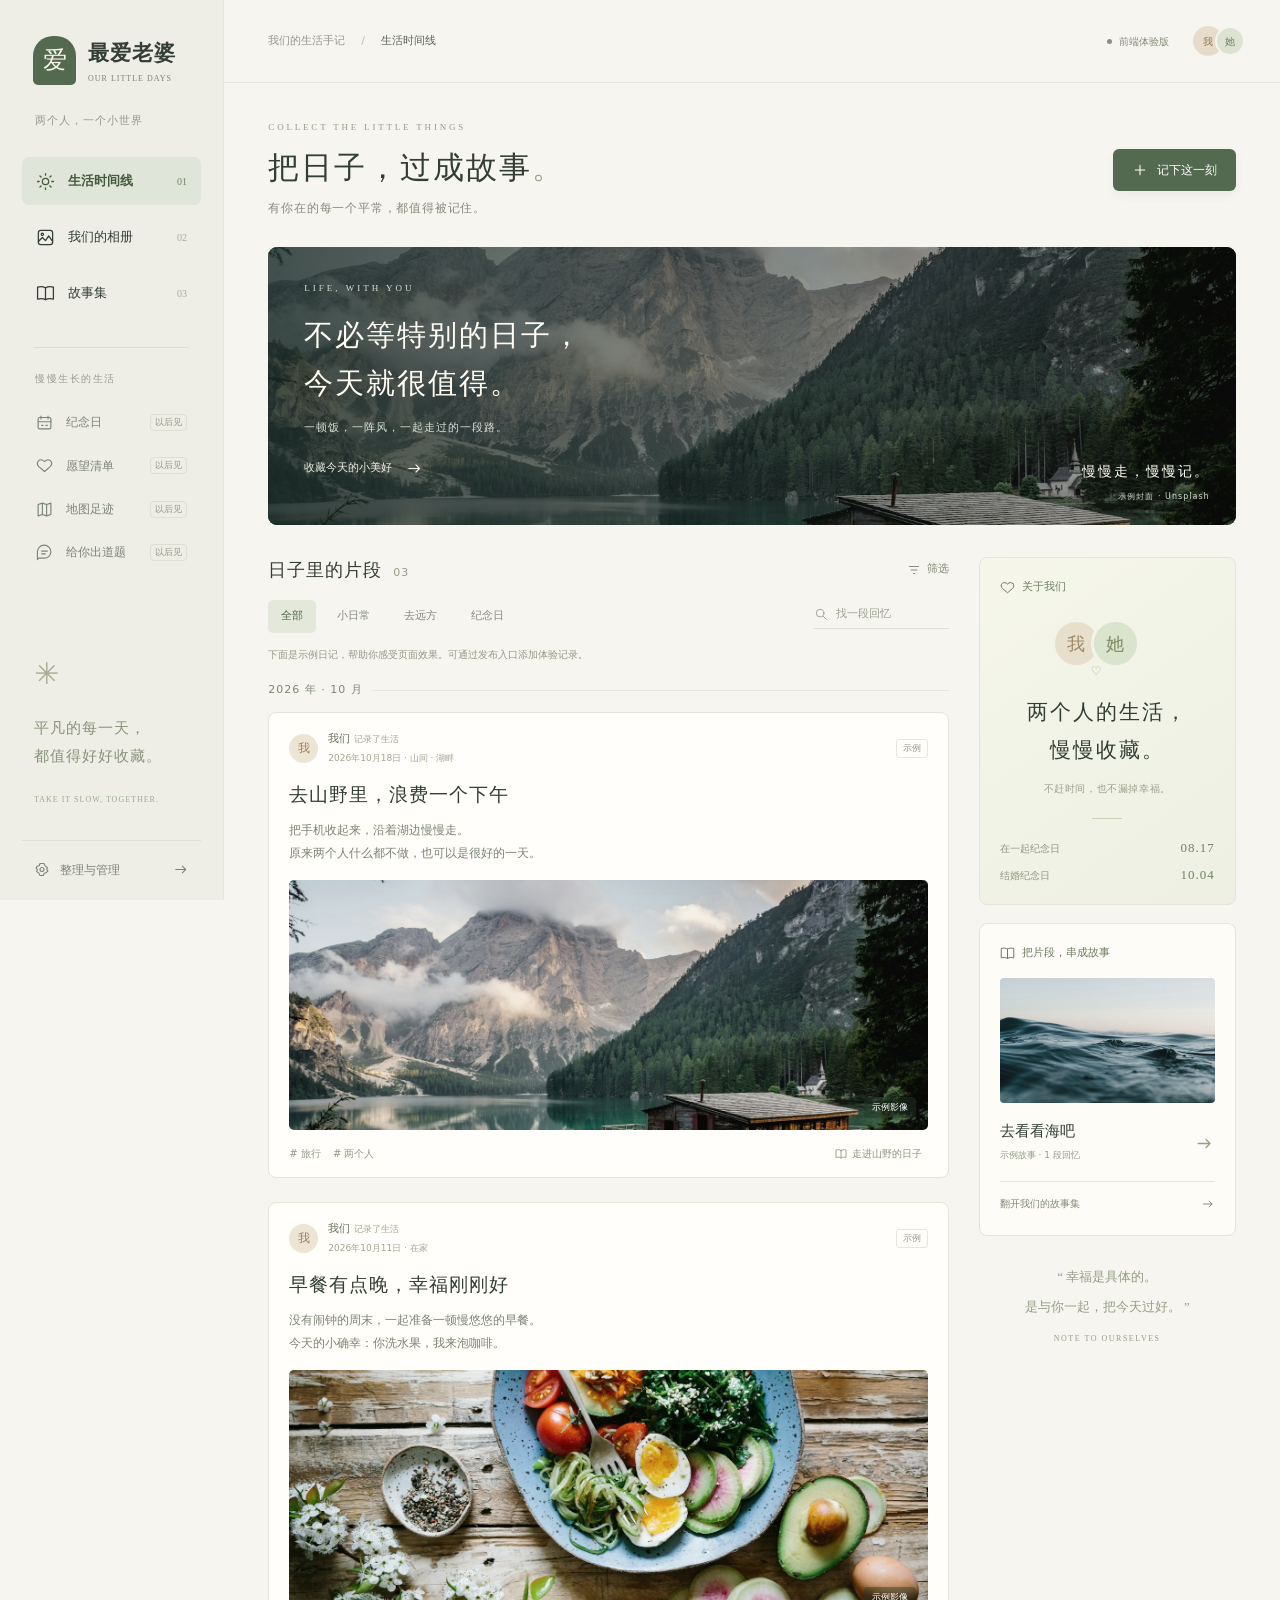
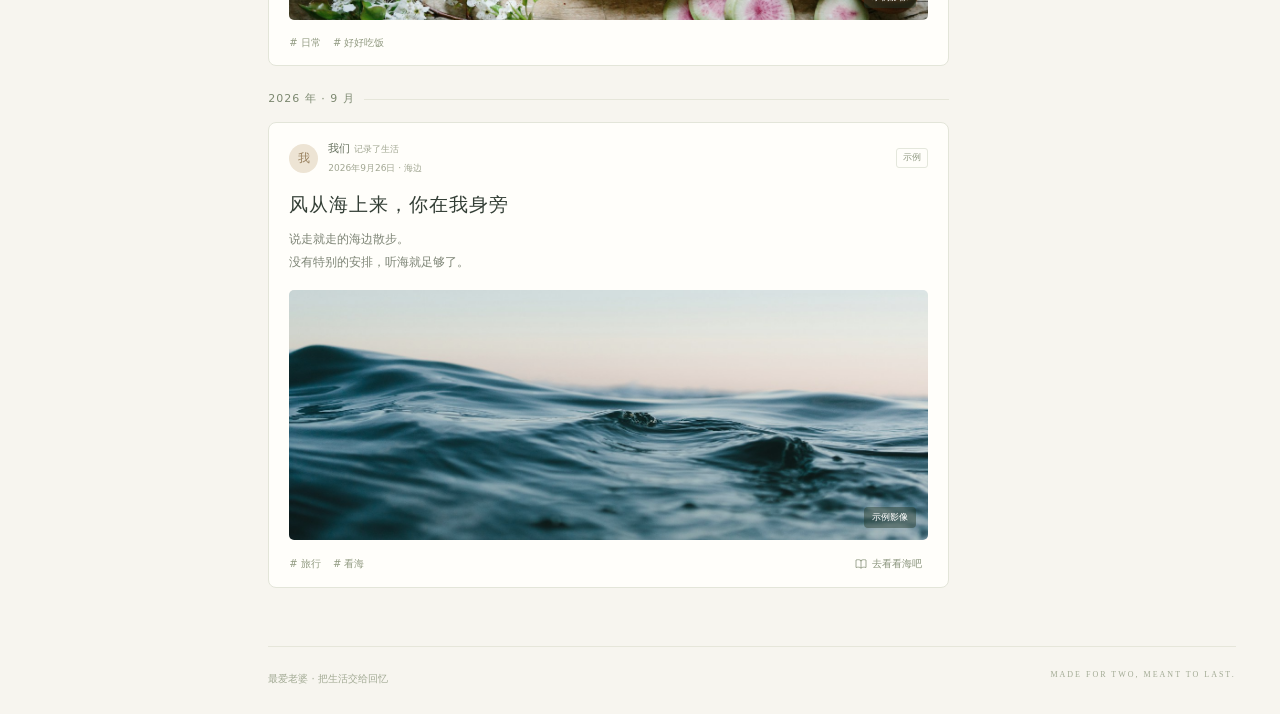
==== couple-journal/index.html @ 4cac67c6 "Initial commit: couple journal frontend and requirements" ====
<!doctype html>
<html lang="zh-CN">
<head><meta charset="utf-8"><meta name="viewport" content="width=device-width,initial-scale=1"><meta name="theme-color" content="#f7f5ef"><title>最爱老婆 · 我们的生活手记</title><link rel="stylesheet" href="styles.css"></head>
<body>
<aside class="sidebar">
  <a class="brand" href="#timeline"><span class="brand-mark">爱</span><span>最爱老婆<small>OUR LITTLE DAYS</small></span></a>
  <div class="home-label">两个人，一个小世界</div>
  <nav aria-label="主导航">
    <button data-view="timeline"><i data-icon="sun"></i>生活时间线<span>01</span></button>
    <button data-view="album"><i data-icon="image"></i>我们的相册<span>02</span></button>
    <button data-view="stories"><i data-icon="book"></i>故事集<span>03</span></button>
  </nav>
  <div class="nav-separator"></div><p class="nav-label">慢慢生长的生活</p>
  <button class="future" data-future="纪念日提醒"><i data-icon="calendar"></i>纪念日<span>以后见</span></button>
  <button class="future" data-future="愿望清单"><i data-icon="heart"></i>愿望清单<span>以后见</span></button>
  <button class="future" data-future="地图足迹"><i data-icon="map"></i>地图足迹<span>以后见</span></button>
  <button class="future" data-future="互相出题"><i data-icon="message"></i>给你出道题<span>以后见</span></button>
  <div class="side-note"><span>✳</span><p>平凡的每一天，<br>都值得好好收藏。</p><small>TAKE IT SLOW, TOGETHER.</small></div>
  <button class="manage-link" data-view="manage"><i data-icon="settings"></i>整理与管理<i data-icon="arrow"></i></button>
</aside>
<div class="app-shell">
  <header class="topbar"><div class="breadcrumb">我们的生活手记<span>/</span><b id="crumb">生活时间线</b></div><a href="#timeline" class="mobile-brand">最爱老婆</a><div class="top-actions"><span class="preview-label"><span></span>前端体验版</span><button class="avatar" aria-label="查看当前体验说明" id="profile">我<span>她</span></button></div></header>
  <main id="main">
    <section class="intro"><div><div class="eyebrow">COLLECT THE LITTLE THINGS</div><h1 id="pageTitle">把日子，过成故事<span>。</span></h1><p id="pageSubtitle">有你在的每一个平常，都值得被记住。</p></div><button class="button primary" id="compose"><i data-icon="plus"></i>记下这一刻</button></section>
    <section id="timelineView" class="view">
      <div class="hero"><img src="assets/mountain.jpg" alt="山间湖畔的宁静风景，示例封面"><div class="hero-shade"></div><div class="hero-content"><span class="hero-kicker">LIFE, WITH YOU</span><h2>不必等特别的日子，<br>今天就很值得。</h2><p>一顿饭，一阵风，一起走过的一段路。</p><button id="heroCompose">收藏今天的小美好 <i data-icon="arrow"></i></button></div><div class="hero-caption">慢慢走，慢慢记。<span>示例封面 · Unsplash</span></div></div>
      <div class="content-layout"><section class="feed-column"><div class="section-heading"><h2>日子里的片段<span id="recordCount"></span></h2><button class="text-button" id="filterToggle"><i data-icon="filter"></i>筛选</button></div>
        <div class="feed-controls"><div class="chips" id="tagFilters"><button class="chip active" data-tag="all">全部</button><button class="chip" data-tag="日常">小日常</button><button class="chip" data-tag="旅行">去远方</button><button class="chip" data-tag="纪念日">纪念日</button></div><label class="search"><i data-icon="search"></i><input id="search" placeholder="找一段回忆" aria-label="搜索记录和文件名"></label></div>
        <div class="extra-filters" id="extraFilters" hidden><label>年份<select id="yearFilter"><option value="all">全部年份</option></select></label><label>月份<select id="monthFilter"><option value="all">全部月份</option></select></label><label>故事<select id="storyFilter"><option value="all">全部故事</option></select></label><label>素材<select id="typeFilter"><option value="all">全部类型</option><option value="image">照片</option><option value="video">视频</option><option value="audio">音频</option><option value="text">纯文字</option></select></label></div>
        <div class="demo-note" id="demoNote">下面是示例日记，帮助你感受页面效果。可通过发布入口添加体验记录。</div><div id="feed"></div>
      </section><aside class="right-column"><div class="small-card together"><div class="mini-heading"><i data-icon="heart"></i>关于我们</div><div class="interlock"><span>我</span><span>她</span><i>♡</i></div><h3>两个人的生活，<br>慢慢收藏。</h3><p>不赶时间，也不漏掉幸福。</p><div class="tiny-line"></div><div class="couple-date"><span>在一起纪念日</span><b>08.17</b></div><div class="couple-date"><span>结婚纪念日</span><b>10.04</b></div></div>
      <div class="small-card story-pick"><div class="mini-heading"><i data-icon="book"></i>把片段，串成故事</div><button id="storyFeature" class="feature-story"><img src="assets/sea.jpg" alt="海边风景示例"><span><b>去看看海吧</b><small>示例故事 · 1 段回忆</small></span><i data-icon="arrow"></i></button><button class="text-button all-stories" data-view="stories">翻开我们的故事集 <i data-icon="arrow"></i></button></div>
      <div class="margin-quote">“ 幸福是具体的。<br>是与你一起，把今天过好。 ”<span>NOTE TO OURSELVES</span></div></aside></div>
    </section>
    <section id="albumView" class="view" hidden><div class="section-heading"><h2>每一帧，都有回声</h2><span class="muted">照片与视频 · 按发生日期排列</span></div><div class="album-grid" id="albumGrid"></div></section>
    <section id="storiesView" class="view" hidden><div class="section-heading"><h2>一起走过的章节</h2><button class="button secondary" id="newStory"><i data-icon="plus"></i>新建故事</button></div><div class="stories-grid" id="storiesGrid"></div></section>
    <section id="manageView" class="view" hidden><div class="manage-tabs"><button class="chip active" data-manage="drafts">草稿箱</button><button class="chip" data-manage="trash">回收站</button><button class="chip" data-manage="backup">备份与恢复</button></div><div id="manageContent"></div></section>
    <footer class="footer"><span>最爱老婆 · 把生活交给回忆</span><span>MADE FOR TWO, MEANT TO LAST.</span></footer>
  </main>
</div>
<nav class="mobile-nav" aria-label="手机导航"><button data-view="timeline"><i data-icon="sun"></i>时间线</button><button data-view="album"><i data-icon="image"></i>相册</button><button id="mobileCompose" aria-label="发布记录" class="mobile-add"><i data-icon="plus"></i></button><button data-view="stories"><i data-icon="book"></i>故事</button><button data-view="manage"><i data-icon="settings"></i>管理</button></nav>
<dialog id="editor" class="editor-dialog"><form id="entryForm"><div class="dialog-heading"><div><small>A LITTLE MOMENT</small><h2 id="editorTitle">记下这一刻</h2></div><button type="button" class="icon-button" data-close="editor" aria-label="保存草稿并关闭"><i data-icon="close"></i></button></div><input id="entryTitle" class="title-input" placeholder="给这一刻起个名字（选填）" maxlength="100" aria-label="记录标题"><textarea id="entryBody" placeholder="今天，有什么想和未来的我们分享？" aria-label="记录正文"></textarea><div class="attachment-previews" id="attachmentPreviews"></div><label class="upload-zone" id="uploadZone"><i data-icon="plus"></i><b>添加照片、视频或声音</b><span>支持多选，也可以拖入文件</span><input id="fileInput" type="file" multiple hidden></label><div class="field-grid"><label>发生日期<input id="entryDate" type="date" required></label><label>在哪里<input id="entryPlace" placeholder="例如：家里、海边"></label><label>标签<input id="entryTags" placeholder="多个标签用逗号分隔"></label><label>收进故事<select id="entryStory"></select></label></div><p class="editor-hint">体验版：文字和附件仅保存在此浏览器，换设备不会同步；Live Photo 完整导入待后续接入。请勿用于正式保存。</p><div class="dialog-footer"><span id="draftStatus">文字编辑会自动存为草稿</span><button type="button" class="button secondary" id="saveDraft">存草稿</button><button type="submit" class="button primary">保存这段生活 <i data-icon="arrow"></i></button></div></form></dialog>
<dialog id="detail" class="detail-dialog"><div class="detail-top"><span class="eyebrow">A PAGE OF OUR LIFE</span><button class="icon-button" data-close="detail" aria-label="关闭详情"><i data-icon="close"></i></button></div><div id="detailContent"></div></dialog>
<dialog id="storyDialog" class="story-dialog"><form id="storyForm"><div class="dialog-heading"><h2>开启一个新故事</h2><button type="button" class="icon-button" data-close="storyDialog" aria-label="关闭"><i data-icon="close"></i></button></div><label>故事名称<input id="storyName" required maxlength="60" placeholder="例如：我们的第一次自驾旅行"></label><label>写一段开场白<textarea id="storyDescription" placeholder="想把哪些日子收进来？"></textarea></label><button class="button primary" type="submit">创建故事</button></form></dialog>
<div class="toast" id="toast" role="status" hidden></div><script src="app.js"></script>
</body></html>
---- couple-journal/styles.css ----
@charset "UTF-8";
:root{--paper:#f7f5ef;--surface:#fffefa;--ink:#333e35;--muted:#7c8277;--green:#536a50;--green-dark:#3c543b;--line:#e6e6da;--accent:#ae8a64;--serif:"Noto Serif SC","Songti SC","STSong","SimSun",serif;--sans:"PingFang SC","Microsoft YaHei",system-ui,sans-serif}*{box-sizing:border-box}body{margin:0;background:var(--paper);color:var(--ink);font:14px/1.7 var(--sans)}button,input,textarea,select{font:inherit}button,a,input,textarea,select{-webkit-tap-highlight-color:transparent}button{cursor:pointer}button{color:inherit}button:disabled{cursor:not-allowed;opacity:.55}button:focus-visible,a:focus-visible,input:focus-visible,select:focus-visible,textarea:focus-visible{outline:2px solid var(--green);outline-offset:4px}a{color:inherit;text-decoration:none}button{background:none;border:0}input,textarea,select{color:var(--ink)}.icon{width:19px;height:19px;fill:none;stroke:currentColor;stroke-width:1.6;stroke-linecap:round;stroke-linejoin:round;flex-shrink:0}i[data-icon]{display:inline-flex;align-items:center;justify-content:center;vertical-align:middle}.sidebar{position:fixed;top:0;bottom:0;left:0;width:224px;padding:36px 22px 20px;background:#efeee6;border-right:1px solid var(--line);display:flex;flex-direction:column;z-index:30}.brand{display:flex;gap:12px;align-items:center;margin-left:11px;font-family:var(--serif);font-size:28px;letter-spacing:5px;font-weight:bold}.brand-mark{display:grid;place-items:center;letter-spacing:0;background:var(--green);color:#f8f4e8;width:43px;height:49px;border-radius:20px 20px 5px 5px;font-size:24px;font-weight:400}.brand small{display:block;font-family:Georgia,serif;font-size:8px;letter-spacing:2px;color:var(--muted);font-weight:400;margin-top:0}.home-label{font-size:11px;color:#94998b;letter-spacing:1px;margin:27px 0 26px 13px}.sidebar nav button,.future{display:flex;align-items:center;width:100%;gap:13px;padding:13px 14px;margin-bottom:8px;text-align:left;border-radius:7px;font-size:13px;white-space:nowrap}.sidebar nav button span{margin-left:auto;font:10px Georgia;color:#a6aa9b}.sidebar nav button.active{background:#dfe5d8;color:#435a3c;font-weight:600}.sidebar nav button.active span{color:#6e8464}.sidebar nav button:hover,.future:hover{background:#e6e8dc}.nav-separator{height:1px;background:#dedfd1;margin:22px 12px}.nav-label{font-size:10px;letter-spacing:1.5px;color:#989d8e;margin:0 0 14px 13px}.future{font-size:12px;color:#7c8475;margin-bottom:1px;padding:11px 14px}.future span{font-size:9px;margin-left:auto;border:1px solid #dcdfd1;border-radius:4px;padding:0 4px;color:#929985}.future .icon{width:17px;height:17px}.side-note{margin:auto 12px 30px;padding-top:32px}.side-note>span{font-size:30px;color:#a7af94}.side-note p{font-family:var(--serif);font-size:15px;line-height:1.9;color:#89937b;letter-spacing:1px}.side-note small{font:8px Georgia;letter-spacing:1px;color:#9caa8f}.manage-link{border-top:1px solid #dedfd1;padding:19px 12px 0;display:flex;gap:10px;align-items:center;color:#7c8577;font-size:12px}.manage-link i:last-child{margin-left:auto}.manage-link .icon{width:16px}.app-shell{margin-left:224px}.topbar{height:83px;border-bottom:1px solid var(--line);display:flex;align-items:center;justify-content:space-between;padding:0 4.2%}.breadcrumb{font-size:11px;color:#92978c;display:flex;gap:16px;align-items:center}.breadcrumb b{font-weight:400;color:#5b6556}.breadcrumb>span{color:#bdc1b3}.top-actions{display:flex;align-items:center;gap:24px}.preview-label{font-size:10px;color:#858d7a;display:flex;align-items:center;gap:7px}.preview-label>span{width:5px;height:5px;border-radius:50%;background:#829774}.avatar{width:30px;height:30px;border-radius:50%;background:#e7dcc9;color:#8f7655;position:relative;font-size:10px;margin-right:13px}.avatar>span{position:absolute;left:22px;top:0;width:30px;height:30px;border-radius:50%;background:#dce3d3;border:2px solid var(--paper);display:grid;place-items:center;color:#728366}.mobile-brand{display:none}main{max-width:1440px;margin:auto;padding:38px 4.2% 0}.intro{display:flex;justify-content:space-between;align-items:center;margin-bottom:29px;gap:20px}.eyebrow{font:9px/1.5 Georgia,serif;letter-spacing:2.8px;color:#969c87}.intro h1{font:500 31px/1.5 var(--serif);letter-spacing:2px;margin:10px 0 7px}.intro h1 span{color:#94a188}.intro p{font-size:12px;letter-spacing:.8px;color:#858c7d;margin:0}.button{display:inline-flex;align-items:center;justify-content:center;gap:9px;border-radius:6px;padding:11px 19px;font-size:12px;transition:background .15s;white-space:nowrap}.primary{color:#fffefa;background:var(--green);box-shadow:0 4px 10px #536a5012}.primary:hover{background:var(--green-dark)}.secondary{background:#edeee5;color:#5f6d55;border:1px solid #e0e4d6}.secondary:hover{background:#e3e8db}.button .icon{width:16px;height:16px}.hero{height:278px;position:relative;border-radius:9px;overflow:hidden;color:#fffdf4;background:#5f7962}.hero>img{width:100%;height:100%;object-fit:cover;object-position:50% 57%;filter:brightness(.76) saturate(.68)}.hero-shade{position:absolute;inset:0;background:linear-gradient(90deg,#1e302cbb 0%,#1c2e2426 65%,#263c2811)}.hero-content{position:absolute;left:36px;top:28px}.hero-kicker{font:9px Georgia;letter-spacing:3px;color:#d9e1d0}.hero h2{font:400 29px/1.65 var(--serif);letter-spacing:2px;margin:13px 0 7px}.hero-content p{font-size:11px;letter-spacing:1px;color:#d8e0d4}.hero-content button{display:flex;align-items:center;gap:14px;color:#f2f0e7;font-size:11px;padding:0;margin-top:21px}.hero-content button .icon{width:17px}.hero-caption{position:absolute;bottom:23px;right:26px;text-align:right;font-family:var(--serif);font-size:14px;letter-spacing:2px}.hero-caption>span{display:block;font:8px var(--sans);letter-spacing:1px;color:#d1d9ca;margin-top:8px}.content-layout{display:grid;grid-template-columns:minmax(0,1fr) 257px;gap:30px;margin-top:32px}.section-heading{display:flex;justify-content:space-between;align-items:center;gap:12px;margin-bottom:18px}.section-heading h2{font:500 18px var(--serif);letter-spacing:1px;margin:0}.section-heading h2>span{font:11px var(--sans);color:#959d88;margin-left:11px}.text-button{display:inline-flex;gap:6px;align-items:center;color:#818977;font-size:11px;padding:3px 0}.text-button .icon{width:14px;height:14px}.feed-controls{display:flex;justify-content:space-between;align-items:center;gap:8px;margin-bottom:13px}.chips{display:flex;gap:8px;flex-wrap:wrap}.chip{padding:6px 12px;border-radius:5px;color:#858c7e;font-size:11px;white-space:nowrap;border:1px solid transparent}.chip.active{background:#e3e8da;color:#55694b}.chip:hover{background:#e9ece1}.search{display:flex;align-items:center;gap:6px;border-bottom:1px solid #dddfd1;padding-bottom:4px;color:#9ba18f;max-width:148px}.search input{width:115px;background:none;border:0;outline:0;font-size:11px}.search .icon{width:14px;height:14px}.search input::placeholder{color:#9ba18f}.demo-note{font-size:10px;color:#949a88;margin:0 0 18px}.extra-filters{background:#eeeee5;padding:13px;border-radius:6px;margin-bottom:15px;display:flex;gap:12px;flex-wrap:wrap}.extra-filters[hidden]{display:none}.extra-filters label{font-size:10px;color:#7d8874}.extra-filters select{display:block;border:1px solid #dde2d1;border-radius:4px;background:#fffefa;font-size:11px;padding:5px 7px;margin-top:4px;max-width:150px}.month-heading{font-size:11px;color:#7c8870;letter-spacing:1px;display:flex;align-items:center;gap:9px;margin:18px 0 13px}.month-heading:after{content:"";height:1px;background:var(--line);flex:1}.entry{margin:0 0 24px;border:1px solid #e3e5d9;border-radius:8px;background:var(--surface);overflow:hidden}.entry-head{display:flex;align-items:center;gap:10px;padding:17px 20px 0}.author-icon{height:29px;width:29px;background:#ede4d4;color:#998260;display:grid;place-items:center;border-radius:50%;font:12px var(--serif)}.entry-author{font-size:11px;color:#65705d}.entry-meta{font-size:9px;color:#a1a692;margin-top:2px}.entry-head .sample{font-size:9px;border:1px solid #e4e7dc;padding:1px 6px;color:#929b84;border-radius:3px;margin-left:auto}.entry-content{padding:14px 20px 0;cursor:pointer}.entry h3{font:500 19px/1.6 var(--serif);letter-spacing:1px;margin:0 0 8px}.entry p{font-size:12px;color:#7c8374;line-height:1.9;margin:0 0 16px;white-space:pre-wrap;overflow-wrap:anywhere}.entry-media{width:100%;height:250px;object-fit:cover;border-radius:5px;display:block;filter:saturate(.85)}.media-wrap{position:relative}.media-wrap .image-caption{position:absolute;bottom:12px;right:12px;color:white;background:#24372870;padding:3px 8px;border-radius:4px;font-size:9px}.media-count{position:absolute;top:12px;right:12px;padding:3px 8px;background:#26372777;color:white;border-radius:3px;font-size:10px}.entry-bottom{margin:0 20px;padding:14px 0;display:flex;align-items:center;gap:7px;flex-wrap:wrap}.tag{color:#929b82;font-size:10px;margin-right:5px}.entry-story{margin-left:auto;color:#8a947c;font-size:10px;display:flex;align-items:center;gap:5px}.entry-story .icon{width:12px;height:12px}.small-card{background:#fdfcf7;border:1px solid #e4e5d8;border-radius:8px;padding:20px}.mini-heading{display:flex;align-items:center;gap:7px;font-size:11px;color:#6e7c61}.mini-heading .icon{width:15px;height:15px}.together{background:linear-gradient(145deg,#f6f6eb,#edf0e2)}.interlock{height:68px;position:relative;margin-top:22px}.interlock>span{display:grid;place-items:center;width:49px;height:49px;border-radius:50%;background:#e8decc;color:#9e8966;position:absolute;left:52px;top:0;font:18px var(--serif);border:3px solid #f3f3e7}.interlock>span:nth-child(2){left:91px;background:#dae3cb;color:#7b8d63}.interlock>i{position:absolute;top:42px;left:91px;font-style:normal;color:#a3ab8d;font-size:12px}.together h3{text-align:center;font:500 21px/1.8 var(--serif);margin:7px 0 8px;letter-spacing:2px}.together p{text-align:center;font-size:10px;color:#9a9f8b;letter-spacing:.6px}.tiny-line{width:30px;height:1px;background:#c8d0b8;margin:21px auto}.couple-date{display:flex;justify-content:space-between;font-size:10px;color:#8c957e;margin-top:10px}.couple-date b{font:13px Georgia;color:#748266;letter-spacing:1px}.story-pick{margin-top:18px}.feature-story{display:block;width:100%;text-align:left;margin:16px 0 0;position:relative;padding:0}.feature-story img{width:100%;height:125px;object-fit:cover;border-radius:4px;filter:saturate(.6)}.feature-story span{display:block;margin-top:9px}.feature-story b{font:15px var(--serif)}.feature-story small{display:block;font-size:9px;color:#939d87;margin-top:4px}.feature-story>i{position:absolute;right:1px;bottom:10px;color:#96a183}.all-stories{font-size:10px;margin-top:18px;padding-top:13px;border-top:1px solid var(--line);width:100%;justify-content:space-between}.margin-quote{font-family:var(--serif);font-size:13px;line-height:2.3;color:#949e85;text-align:center;padding:26px 0}.margin-quote span{display:block;font:8px Georgia;letter-spacing:1.5px;margin-top:12px}.footer{display:flex;justify-content:space-between;border-top:1px solid var(--line);margin-top:34px;padding:23px 0 27px;color:#a2aa94;font-size:10px}.footer>span:last-child{font:8px Georgia;letter-spacing:2px}.album-grid{display:grid;grid-template-columns:repeat(3,minmax(0,1fr));gap:18px}.album-item{background:var(--surface);padding:9px 9px 12px;border:1px solid var(--line);border-radius:5px;text-align:left;min-width:0}.album-item img,.album-placeholder{width:100%;height:220px;object-fit:cover;border-radius:3px;background:#e9ecdf;display:grid;place-items:center;color:#89997e}.album-item b{display:block;font:15px var(--serif);padding:9px 6px 0;white-space:nowrap;overflow:hidden;text-overflow:ellipsis}.album-item small{display:block;font-size:10px;color:var(--muted);padding:4px 6px}.stories-grid{display:grid;grid-template-columns:repeat(2,minmax(0,1fr));gap:25px}.story-card{background:#fdfcf7;border:1px solid var(--line);border-radius:7px;text-align:left;padding:0;overflow:hidden}.story-cover{width:100%;height:240px;object-fit:cover;background:#e1e7d5;display:grid;place-items:center;color:#9cab88}.story-card-content{padding:22px}.story-card h3{font:23px var(--serif);margin:0 0 9px}.story-card p{font-size:12px;color:#8a947d;margin:0 0 14px}.story-card small{font-size:10px;color:#a0a68e}.muted{color:var(--muted);font-size:11px}.manage-tabs{display:flex;gap:10px;margin-bottom:20px}.manage-card{padding:24px;background:var(--surface);border:1px solid var(--line);border-radius:8px}.manage-card h3{font:21px var(--serif);margin-top:0}.manage-card p{color:var(--muted);font-size:12px;line-height:2}.manage-row{padding:18px 0;border-bottom:1px solid var(--line);display:flex;gap:15px;justify-content:space-between;align-items:center}.manage-row:last-child{border:0}.manage-row h3{font:17px var(--serif);margin:0 0 5px}.manage-row p{font-size:11px;color:#8a947d;margin:0}.row-actions{display:flex;gap:10px}.empty{padding:65px 20px;border:1px dashed #d7deca;border-radius:8px;text-align:center;color:#8b977d;background:#f0f2e9}.empty .icon{height:32px;width:32px;margin-bottom:14px}.empty h3{font:22px var(--serif);color:#68775b}.empty p{font-size:12px}.mobile-nav{display:none}[hidden]{display:none!important}dialog{border:1px solid #e2e5d8;box-shadow:0 24px 100px #27312533;border-radius:12px;background:var(--surface);color:var(--ink);padding:28px;max-height:90dvh;overflow:auto}dialog::backdrop{background:#28322977;backdrop-filter:blur(4px)}.editor-dialog{width:min(760px,94vw)}.dialog-heading{display:flex;justify-content:space-between;align-items:center;margin-bottom:20px}.dialog-heading h2{font:25px var(--serif);margin:5px 0}.dialog-heading small{font:8px Georgia;letter-spacing:2px;color:#9ca58c}.icon-button{display:inline-grid;place-items:center;padding:7px;border-radius:50%;color:#8a967c}.icon-button:hover{background:#eff1e7}.title-input{font:22px/1.7 var(--serif);width:100%;border:0;border-bottom:1px solid var(--line);padding:12px 0;background:transparent;outline:0}textarea{resize:vertical}.editor-dialog textarea{width:100%;min-height:135px;border:0;background:transparent;outline:0;line-height:2;padding:18px 0;font-size:13px}.title-input::placeholder,textarea::placeholder{color:#a7ae9a}.upload-zone{display:flex;align-items:center;justify-content:center;flex-direction:column;gap:5px;border:1px dashed #cfd8c1;border-radius:6px;padding:23px;background:#f2f4eb;color:#8b9d78;cursor:pointer}.upload-zone b{font-weight:400;font-size:12px}.upload-zone span{font-size:10px}.upload-zone.dragging{background:#e2ead6}.field-grid{display:grid;grid-template-columns:1fr 1fr;gap:16px;margin-top:23px}.field-grid label,.story-dialog label{font-size:11px;color:#7e8a70;display:block}.field-grid input,.field-grid select,.story-dialog input,.story-dialog textarea{width:100%;display:block;margin-top:7px;background:#fafbf5;border:1px solid #e0e5d5;padding:9px 10px;border-radius:5px;font-size:12px;min-width:0}.editor-hint{font-size:10px!important;color:#9ca58f;line-height:1.7}.dialog-footer{display:flex;gap:10px;align-items:center;border-top:1px solid var(--line);padding-top:19px;margin-top:18px}.dialog-footer>span{margin-right:auto;font-size:10px;color:#939e83}.attachment-previews{display:flex;gap:10px;overflow:auto;margin:0 0 14px}.attachment{position:relative;min-width:100px;width:100px;background:#edf1e4;border-radius:5px;padding:5px;font-size:9px;color:#8a957c}.attachment img,.attachment>span{width:90px;height:65px;object-fit:cover;border-radius:3px;display:grid;place-items:center}.attachment small{display:block;overflow:hidden;white-space:nowrap;text-overflow:ellipsis;width:90px}.attachment button{position:absolute;right:0;top:0;background:#fffefa;border-radius:50%;font-size:13px;width:23px;height:23px;line-height:20px}.detail-dialog{width:min(840px,94vw)}.detail-top{display:flex;justify-content:space-between;align-items:center}.detail-dialog h2{font:29px/1.6 var(--serif);margin:25px 0 6px;overflow-wrap:anywhere}.detail-meta{font-size:11px;color:#9aa58b;margin-bottom:20px}.detail-body{white-space:pre-wrap;line-height:2.2;font-size:14px;color:#748067;overflow-wrap:anywhere}.detail-media img,.detail-media video{max-width:100%;max-height:65vh;display:block;margin:18px auto;border-radius:5px}.detail-media audio{width:100%;margin:18px 0}.detail-media .file-note{background:#edf1e4;padding:14px;border-radius:5px;font-size:12px;overflow-wrap:anywhere}.detail-actions{display:flex;gap:10px;justify-content:flex-end;margin-top:24px;padding-top:18px;border-top:1px solid var(--line)}.detail-tag{font-size:11px;color:#8b987c;margin:14px 0}.story-dialog{width:min(500px,94vw)}.story-dialog label{margin-bottom:20px}.story-dialog textarea{min-height:100px}.story-dialog .button{width:100%}.toast{position:fixed;bottom:30px;left:50%;transform:translateX(-50%);background:#455c3f;color:#fffdf2;border:1px solid #ffffff25;border-radius:7px;box-shadow:0 8px 35px #23301922;padding:13px 22px;font-size:12px;z-index:100;max-width:90vw;width:max-content}.history-item{background:#f0f2e8;padding:15px;margin-top:10px;white-space:pre-wrap;font-size:12px;color:#718363}.story-detail-list{display:grid;gap:12px;margin-top:20px}.story-detail-list button{text-align:left;padding:20px;background:#eff2e7;border-radius:5px}.story-detail-list b{display:block;font-family:var(--serif);font-size:18px}.story-detail-list small{color:#8a967d}.mobile-add .icon{width:21px;height:21px}@media(min-width:1600px){.sidebar{width:250px;padding-left:28px;padding-right:28px}.app-shell{margin-left:250px}.hero{height:330px}.hero-content{top:40px;left:45px}.hero h2{font-size:34px}.content-layout{grid-template-columns:minmax(0,1fr) 290px;gap:36px}.interlock>span{left:70px}.interlock>span:nth-child(2){left:109px}.interlock>i{left:109px}}
@media(max-width:1150px){.sidebar{width:190px;padding:28px 15px 18px}.app-shell{margin-left:190px}.brand{font-size:25px}.content-layout{grid-template-columns:minmax(0,1fr) 215px;gap:20px}.small-card{padding:17px}.interlock>span{left:32px}.interlock>span:nth-child(2){left:71px}.interlock>i{left:71px}.feed-controls{flex-wrap:wrap}.search{max-width:none;flex:1}.search input{width:100%;min-width:90px}.chip{padding:5px 10px}.hero{height:265px}.together h3{font-size:19px}.hero-caption{font-size:12px}.intro h1{font-size:27px}.entry-media{height:215px}.album-item img,.album-placeholder{height:175px}}
@media(max-width:900px){.right-column{display:none}.content-layout{display:block}.feed-controls{flex-wrap:nowrap}.album-grid{grid-template-columns:repeat(2,minmax(0,1fr))}.hero-caption{display:none}.entry-media{height:300px}.hero-content{left:27px}.intro{gap:10px}.intro h1{font-size:25px;letter-spacing:1px}.intro .button{padding:10px 13px}.topbar{height:70px}.sidebar .side-note{margin-bottom:22px}.story-cover{height:185px}.stories-grid{gap:15px}.story-card-content{padding:16px}.story-card h3{font-size:20px}}
@media(max-width:650px){.sidebar{display:none}.app-shell{margin-left:0}.topbar{height:63px;padding:0 21px}.breadcrumb{display:none}.mobile-brand{display:block;font:24px var(--serif);letter-spacing:4px}.top-actions{gap:20px}.preview-label{font-size:9px}main{padding:26px 20px 80px}.intro{display:block;position:relative;margin-bottom:24px}.intro h1{font-size:27px;margin-top:9px}.intro p{font-size:11px;letter-spacing:.2px}.eyebrow{font-size:8px;letter-spacing:1.7px}.intro>.button{display:none}.hero{height:260px;border-radius:7px}.hero-content{left:23px;top:27px}.hero h2{font-size:25px;letter-spacing:1px;margin-top:16px}.hero-content p{font-size:10px;letter-spacing:.2px}.hero-content button{margin-top:25px}.content-layout{margin-top:28px}.section-heading h2{font-size:18px}.section-heading{margin-bottom:17px}.feed-controls{flex-wrap:wrap;gap:12px}.chips{gap:6px}.chip{font-size:11px;padding:6px 11px}.search{max-width:138px;flex:none;margin-left:auto}.search input{min-width:0;width:106px}.demo-note{font-size:9px;line-height:1.8}.entry-head{padding:16px 16px 0}.entry-content{padding:13px 16px 0}.entry h3{font-size:18px}.entry p{font-size:12px}.entry-media{height:230px}.entry-bottom{margin:0 16px}.entry-story{font-size:9px}.footer{margin-top:25px;gap:10px}.footer>span:last-child{font-size:6px;letter-spacing:.7px}.mobile-nav{position:fixed;bottom:0;left:0;right:0;background:#fbfcf5f5;border-top:1px solid var(--line);display:flex;justify-content:space-around;align-items:center;z-index:40;padding:9px 8px max(9px,env(safe-area-inset-bottom));backdrop-filter:blur(15px)}.mobile-nav button{display:flex;align-items:center;flex-direction:column;gap:4px;font-size:9px;color:#8c987d;padding:1px 10px;min-width:50px}.mobile-nav button.active{color:#405d38}.mobile-nav .mobile-add{background:#536a50;color:#fffdf2;width:44px;height:44px;min-width:44px;padding:0;border-radius:50%;justify-content:center;box-shadow:0 3px 12px #536a5022}.album-grid{gap:11px}.album-item img,.album-placeholder{height:175px}.album-item b{font-size:13px}.album-item small{font-size:9px}.album-item{padding:6px 6px 10px}.stories-grid{grid-template-columns:1fr;gap:20px}.story-cover{height:210px}.story-card-content{padding:20px}.muted{font-size:9px}.editor-dialog,.detail-dialog,.story-dialog{padding:21px;max-height:92dvh}.field-grid{gap:13px}.dialog-heading h2{font-size:23px}.title-input{font-size:19px}.dialog-footer{flex-wrap:wrap;justify-content:flex-end}.dialog-footer>span{width:100%;margin-bottom:3px}.detail-dialog h2{font-size:24px}.detail-actions{flex-wrap:wrap}.toast{bottom:90px;padding:12px 16px}.manage-row{align-items:flex-start;flex-direction:column}.manage-card{padding:19px}.manage-tabs{gap:2px}.mobile-nav i .icon{width:19px;height:19px}}
@media(prefers-reduced-motion:no-preference){.view{animation:appear .25s ease-out}@keyframes appear{from{opacity:.5;transform:translateY(6px)}to{opacity:1;transform:translateY(0)}}}

/* Four-character site name fits the compact sidebar. */
.brand{font-size:21px;letter-spacing:1px}.brand small{letter-spacing:1px;white-space:nowrap}
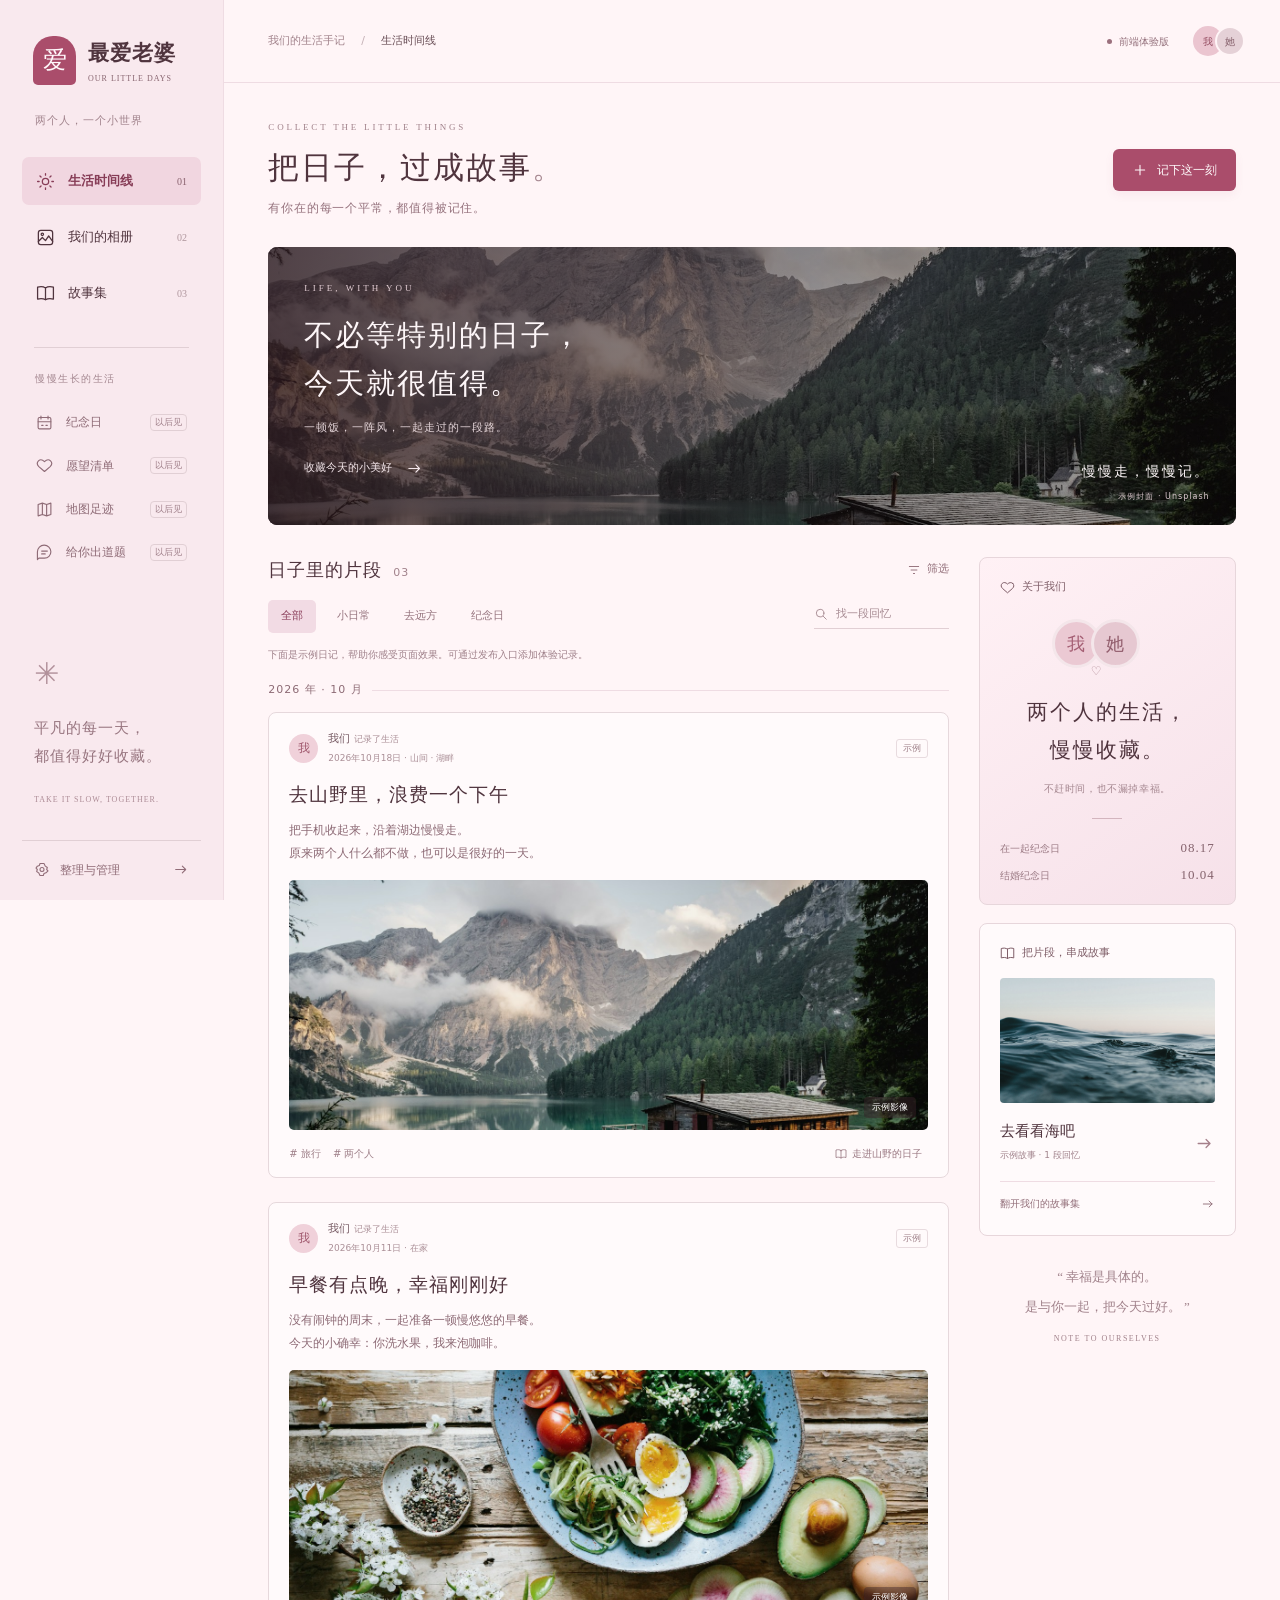
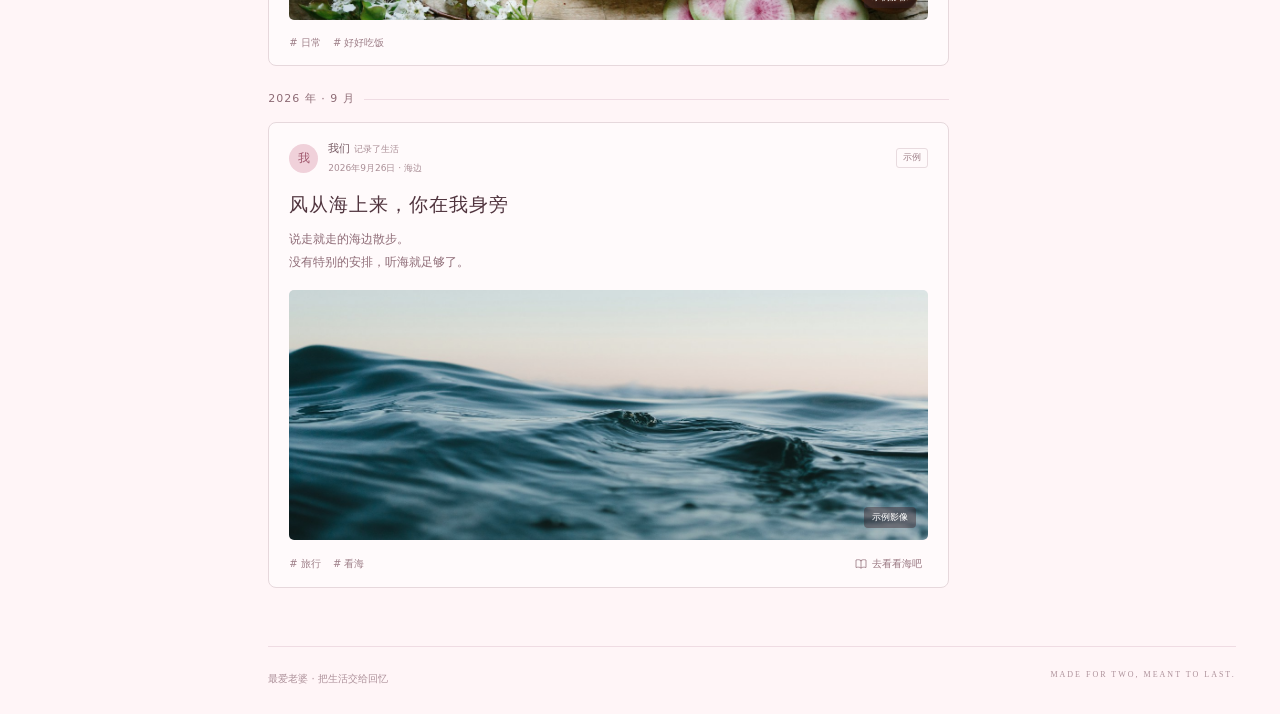
==== commit 24e5218c: "完善生活手记：数据库持久化、愿望、足迹、出题及媒体上传" ====
--- a/couple-journal/index.html
+++ b/couple-journal/index.html
@@ -1,6 +1,6 @@
 <!doctype html>
 <html lang="zh-CN">
-<head><meta charset="utf-8"><meta name="viewport" content="width=device-width,initial-scale=1"><meta name="theme-color" content="#f7f5ef"><title>最爱老婆 · 我们的生活手记</title><link rel="stylesheet" href="styles.css"></head>
+<head><meta charset="utf-8"><meta name="viewport" content="width=device-width,initial-scale=1"><meta name="theme-color" content="#fff5f7"><title>最爱老婆 · 我们的生活手记</title><link rel="stylesheet" href="styles.css"></head>
 <body>
 <aside class="sidebar">
   <a class="brand" href="#timeline"><span class="brand-mark">爱</span><span>最爱老婆<small>OUR LITTLE DAYS</small></span></a>
--- a/couple-journal/styles.css
+++ b/couple-journal/styles.css
@@ -1,8 +1,8 @@
 @charset "UTF-8";
-:root{--paper:#f7f5ef;--surface:#fffefa;--ink:#333e35;--muted:#7c8277;--green:#536a50;--green-dark:#3c543b;--line:#e6e6da;--accent:#ae8a64;--serif:"Noto Serif SC","Songti SC","STSong","SimSun",serif;--sans:"PingFang SC","Microsoft YaHei",system-ui,sans-serif}*{box-sizing:border-box}body{margin:0;background:var(--paper);color:var(--ink);font:14px/1.7 var(--sans)}button,input,textarea,select{font:inherit}button,a,input,textarea,select{-webkit-tap-highlight-color:transparent}button{cursor:pointer}button{color:inherit}button:disabled{cursor:not-allowed;opacity:.55}button:focus-visible,a:focus-visible,input:focus-visible,select:focus-visible,textarea:focus-visible{outline:2px solid var(--green);outline-offset:4px}a{color:inherit;text-decoration:none}button{background:none;border:0}input,textarea,select{color:var(--ink)}.icon{width:19px;height:19px;fill:none;stroke:currentColor;stroke-width:1.6;stroke-linecap:round;stroke-linejoin:round;flex-shrink:0}i[data-icon]{display:inline-flex;align-items:center;justify-content:center;vertical-align:middle}.sidebar{position:fixed;top:0;bottom:0;left:0;width:224px;padding:36px 22px 20px;background:#efeee6;border-right:1px solid var(--line);display:flex;flex-direction:column;z-index:30}.brand{display:flex;gap:12px;align-items:center;margin-left:11px;font-family:var(--serif);font-size:28px;letter-spacing:5px;font-weight:bold}.brand-mark{display:grid;place-items:center;letter-spacing:0;background:var(--green);color:#f8f4e8;width:43px;height:49px;border-radius:20px 20px 5px 5px;font-size:24px;font-weight:400}.brand small{display:block;font-family:Georgia,serif;font-size:8px;letter-spacing:2px;color:var(--muted);font-weight:400;margin-top:0}.home-label{font-size:11px;color:#94998b;letter-spacing:1px;margin:27px 0 26px 13px}.sidebar nav button,.future{display:flex;align-items:center;width:100%;gap:13px;padding:13px 14px;margin-bottom:8px;text-align:left;border-radius:7px;font-size:13px;white-space:nowrap}.sidebar nav button span{margin-left:auto;font:10px Georgia;color:#a6aa9b}.sidebar nav button.active{background:#dfe5d8;color:#435a3c;font-weight:600}.sidebar nav button.active span{color:#6e8464}.sidebar nav button:hover,.future:hover{background:#e6e8dc}.nav-separator{height:1px;background:#dedfd1;margin:22px 12px}.nav-label{font-size:10px;letter-spacing:1.5px;color:#989d8e;margin:0 0 14px 13px}.future{font-size:12px;color:#7c8475;margin-bottom:1px;padding:11px 14px}.future span{font-size:9px;margin-left:auto;border:1px solid #dcdfd1;border-radius:4px;padding:0 4px;color:#929985}.future .icon{width:17px;height:17px}.side-note{margin:auto 12px 30px;padding-top:32px}.side-note>span{font-size:30px;color:#a7af94}.side-note p{font-family:var(--serif);font-size:15px;line-height:1.9;color:#89937b;letter-spacing:1px}.side-note small{font:8px Georgia;letter-spacing:1px;color:#9caa8f}.manage-link{border-top:1px solid #dedfd1;padding:19px 12px 0;display:flex;gap:10px;align-items:center;color:#7c8577;font-size:12px}.manage-link i:last-child{margin-left:auto}.manage-link .icon{width:16px}.app-shell{margin-left:224px}.topbar{height:83px;border-bottom:1px solid var(--line);display:flex;align-items:center;justify-content:space-between;padding:0 4.2%}.breadcrumb{font-size:11px;color:#92978c;display:flex;gap:16px;align-items:center}.breadcrumb b{font-weight:400;color:#5b6556}.breadcrumb>span{color:#bdc1b3}.top-actions{display:flex;align-items:center;gap:24px}.preview-label{font-size:10px;color:#858d7a;display:flex;align-items:center;gap:7px}.preview-label>span{width:5px;height:5px;border-radius:50%;background:#829774}.avatar{width:30px;height:30px;border-radius:50%;background:#e7dcc9;color:#8f7655;position:relative;font-size:10px;margin-right:13px}.avatar>span{position:absolute;left:22px;top:0;width:30px;height:30px;border-radius:50%;background:#dce3d3;border:2px solid var(--paper);display:grid;place-items:center;color:#728366}.mobile-brand{display:none}main{max-width:1440px;margin:auto;padding:38px 4.2% 0}.intro{display:flex;justify-content:space-between;align-items:center;margin-bottom:29px;gap:20px}.eyebrow{font:9px/1.5 Georgia,serif;letter-spacing:2.8px;color:#969c87}.intro h1{font:500 31px/1.5 var(--serif);letter-spacing:2px;margin:10px 0 7px}.intro h1 span{color:#94a188}.intro p{font-size:12px;letter-spacing:.8px;color:#858c7d;margin:0}.button{display:inline-flex;align-items:center;justify-content:center;gap:9px;border-radius:6px;padding:11px 19px;font-size:12px;transition:background .15s;white-space:nowrap}.primary{color:#fffefa;background:var(--green);box-shadow:0 4px 10px #536a5012}.primary:hover{background:var(--green-dark)}.secondary{background:#edeee5;color:#5f6d55;border:1px solid #e0e4d6}.secondary:hover{background:#e3e8db}.button .icon{width:16px;height:16px}.hero{height:278px;position:relative;border-radius:9px;overflow:hidden;color:#fffdf4;background:#5f7962}.hero>img{width:100%;height:100%;object-fit:cover;object-position:50% 57%;filter:brightness(.76) saturate(.68)}.hero-shade{position:absolute;inset:0;background:linear-gradient(90deg,#1e302cbb 0%,#1c2e2426 65%,#263c2811)}.hero-content{position:absolute;left:36px;top:28px}.hero-kicker{font:9px Georgia;letter-spacing:3px;color:#d9e1d0}.hero h2{font:400 29px/1.65 var(--serif);letter-spacing:2px;margin:13px 0 7px}.hero-content p{font-size:11px;letter-spacing:1px;color:#d8e0d4}.hero-content button{display:flex;align-items:center;gap:14px;color:#f2f0e7;font-size:11px;padding:0;margin-top:21px}.hero-content button .icon{width:17px}.hero-caption{position:absolute;bottom:23px;right:26px;text-align:right;font-family:var(--serif);font-size:14px;letter-spacing:2px}.hero-caption>span{display:block;font:8px var(--sans);letter-spacing:1px;color:#d1d9ca;margin-top:8px}.content-layout{display:grid;grid-template-columns:minmax(0,1fr) 257px;gap:30px;margin-top:32px}.section-heading{display:flex;justify-content:space-between;align-items:center;gap:12px;margin-bottom:18px}.section-heading h2{font:500 18px var(--serif);letter-spacing:1px;margin:0}.section-heading h2>span{font:11px var(--sans);color:#959d88;margin-left:11px}.text-button{display:inline-flex;gap:6px;align-items:center;color:#818977;font-size:11px;padding:3px 0}.text-button .icon{width:14px;height:14px}.feed-controls{display:flex;justify-content:space-between;align-items:center;gap:8px;margin-bottom:13px}.chips{display:flex;gap:8px;flex-wrap:wrap}.chip{padding:6px 12px;border-radius:5px;color:#858c7e;font-size:11px;white-space:nowrap;border:1px solid transparent}.chip.active{background:#e3e8da;color:#55694b}.chip:hover{background:#e9ece1}.search{display:flex;align-items:center;gap:6px;border-bottom:1px solid #dddfd1;padding-bottom:4px;color:#9ba18f;max-width:148px}.search input{width:115px;background:none;border:0;outline:0;font-size:11px}.search .icon{width:14px;height:14px}.search input::placeholder{color:#9ba18f}.demo-note{font-size:10px;color:#949a88;margin:0 0 18px}.extra-filters{background:#eeeee5;padding:13px;border-radius:6px;margin-bottom:15px;display:flex;gap:12px;flex-wrap:wrap}.extra-filters[hidden]{display:none}.extra-filters label{font-size:10px;color:#7d8874}.extra-filters select{display:block;border:1px solid #dde2d1;border-radius:4px;background:#fffefa;font-size:11px;padding:5px 7px;margin-top:4px;max-width:150px}.month-heading{font-size:11px;color:#7c8870;letter-spacing:1px;display:flex;align-items:center;gap:9px;margin:18px 0 13px}.month-heading:after{content:"";height:1px;background:var(--line);flex:1}.entry{margin:0 0 24px;border:1px solid #e3e5d9;border-radius:8px;background:var(--surface);overflow:hidden}.entry-head{display:flex;align-items:center;gap:10px;padding:17px 20px 0}.author-icon{height:29px;width:29px;background:#ede4d4;color:#998260;display:grid;place-items:center;border-radius:50%;font:12px var(--serif)}.entry-author{font-size:11px;color:#65705d}.entry-meta{font-size:9px;color:#a1a692;margin-top:2px}.entry-head .sample{font-size:9px;border:1px solid #e4e7dc;padding:1px 6px;color:#929b84;border-radius:3px;margin-left:auto}.entry-content{padding:14px 20px 0;cursor:pointer}.entry h3{font:500 19px/1.6 var(--serif);letter-spacing:1px;margin:0 0 8px}.entry p{font-size:12px;color:#7c8374;line-height:1.9;margin:0 0 16px;white-space:pre-wrap;overflow-wrap:anywhere}.entry-media{width:100%;height:250px;object-fit:cover;border-radius:5px;display:block;filter:saturate(.85)}.media-wrap{position:relative}.media-wrap .image-caption{position:absolute;bottom:12px;right:12px;color:white;background:#24372870;padding:3px 8px;border-radius:4px;font-size:9px}.media-count{position:absolute;top:12px;right:12px;padding:3px 8px;background:#26372777;color:white;border-radius:3px;font-size:10px}.entry-bottom{margin:0 20px;padding:14px 0;display:flex;align-items:center;gap:7px;flex-wrap:wrap}.tag{color:#929b82;font-size:10px;margin-right:5px}.entry-story{margin-left:auto;color:#8a947c;font-size:10px;display:flex;align-items:center;gap:5px}.entry-story .icon{width:12px;height:12px}.small-card{background:#fdfcf7;border:1px solid #e4e5d8;border-radius:8px;padding:20px}.mini-heading{display:flex;align-items:center;gap:7px;font-size:11px;color:#6e7c61}.mini-heading .icon{width:15px;height:15px}.together{background:linear-gradient(145deg,#f6f6eb,#edf0e2)}.interlock{height:68px;position:relative;margin-top:22px}.interlock>span{display:grid;place-items:center;width:49px;height:49px;border-radius:50%;background:#e8decc;color:#9e8966;position:absolute;left:52px;top:0;font:18px var(--serif);border:3px solid #f3f3e7}.interlock>span:nth-child(2){left:91px;background:#dae3cb;color:#7b8d63}.interlock>i{position:absolute;top:42px;left:91px;font-style:normal;color:#a3ab8d;font-size:12px}.together h3{text-align:center;font:500 21px/1.8 var(--serif);margin:7px 0 8px;letter-spacing:2px}.together p{text-align:center;font-size:10px;color:#9a9f8b;letter-spacing:.6px}.tiny-line{width:30px;height:1px;background:#c8d0b8;margin:21px auto}.couple-date{display:flex;justify-content:space-between;font-size:10px;color:#8c957e;margin-top:10px}.couple-date b{font:13px Georgia;color:#748266;letter-spacing:1px}.story-pick{margin-top:18px}.feature-story{display:block;width:100%;text-align:left;margin:16px 0 0;position:relative;padding:0}.feature-story img{width:100%;height:125px;object-fit:cover;border-radius:4px;filter:saturate(.6)}.feature-story span{display:block;margin-top:9px}.feature-story b{font:15px var(--serif)}.feature-story small{display:block;font-size:9px;color:#939d87;margin-top:4px}.feature-story>i{position:absolute;right:1px;bottom:10px;color:#96a183}.all-stories{font-size:10px;margin-top:18px;padding-top:13px;border-top:1px solid var(--line);width:100%;justify-content:space-between}.margin-quote{font-family:var(--serif);font-size:13px;line-height:2.3;color:#949e85;text-align:center;padding:26px 0}.margin-quote span{display:block;font:8px Georgia;letter-spacing:1.5px;margin-top:12px}.footer{display:flex;justify-content:space-between;border-top:1px solid var(--line);margin-top:34px;padding:23px 0 27px;color:#a2aa94;font-size:10px}.footer>span:last-child{font:8px Georgia;letter-spacing:2px}.album-grid{display:grid;grid-template-columns:repeat(3,minmax(0,1fr));gap:18px}.album-item{background:var(--surface);padding:9px 9px 12px;border:1px solid var(--line);border-radius:5px;text-align:left;min-width:0}.album-item img,.album-placeholder{width:100%;height:220px;object-fit:cover;border-radius:3px;background:#e9ecdf;display:grid;place-items:center;color:#89997e}.album-item b{display:block;font:15px var(--serif);padding:9px 6px 0;white-space:nowrap;overflow:hidden;text-overflow:ellipsis}.album-item small{display:block;font-size:10px;color:var(--muted);padding:4px 6px}.stories-grid{display:grid;grid-template-columns:repeat(2,minmax(0,1fr));gap:25px}.story-card{background:#fdfcf7;border:1px solid var(--line);border-radius:7px;text-align:left;padding:0;overflow:hidden}.story-cover{width:100%;height:240px;object-fit:cover;background:#e1e7d5;display:grid;place-items:center;color:#9cab88}.story-card-content{padding:22px}.story-card h3{font:23px var(--serif);margin:0 0 9px}.story-card p{font-size:12px;color:#8a947d;margin:0 0 14px}.story-card small{font-size:10px;color:#a0a68e}.muted{color:var(--muted);font-size:11px}.manage-tabs{display:flex;gap:10px;margin-bottom:20px}.manage-card{padding:24px;background:var(--surface);border:1px solid var(--line);border-radius:8px}.manage-card h3{font:21px var(--serif);margin-top:0}.manage-card p{color:var(--muted);font-size:12px;line-height:2}.manage-row{padding:18px 0;border-bottom:1px solid var(--line);display:flex;gap:15px;justify-content:space-between;align-items:center}.manage-row:last-child{border:0}.manage-row h3{font:17px var(--serif);margin:0 0 5px}.manage-row p{font-size:11px;color:#8a947d;margin:0}.row-actions{display:flex;gap:10px}.empty{padding:65px 20px;border:1px dashed #d7deca;border-radius:8px;text-align:center;color:#8b977d;background:#f0f2e9}.empty .icon{height:32px;width:32px;margin-bottom:14px}.empty h3{font:22px var(--serif);color:#68775b}.empty p{font-size:12px}.mobile-nav{display:none}[hidden]{display:none!important}dialog{border:1px solid #e2e5d8;box-shadow:0 24px 100px #27312533;border-radius:12px;background:var(--surface);color:var(--ink);padding:28px;max-height:90dvh;overflow:auto}dialog::backdrop{background:#28322977;backdrop-filter:blur(4px)}.editor-dialog{width:min(760px,94vw)}.dialog-heading{display:flex;justify-content:space-between;align-items:center;margin-bottom:20px}.dialog-heading h2{font:25px var(--serif);margin:5px 0}.dialog-heading small{font:8px Georgia;letter-spacing:2px;color:#9ca58c}.icon-button{display:inline-grid;place-items:center;padding:7px;border-radius:50%;color:#8a967c}.icon-button:hover{background:#eff1e7}.title-input{font:22px/1.7 var(--serif);width:100%;border:0;border-bottom:1px solid var(--line);padding:12px 0;background:transparent;outline:0}textarea{resize:vertical}.editor-dialog textarea{width:100%;min-height:135px;border:0;background:transparent;outline:0;line-height:2;padding:18px 0;font-size:13px}.title-input::placeholder,textarea::placeholder{color:#a7ae9a}.upload-zone{display:flex;align-items:center;justify-content:center;flex-direction:column;gap:5px;border:1px dashed #cfd8c1;border-radius:6px;padding:23px;background:#f2f4eb;color:#8b9d78;cursor:pointer}.upload-zone b{font-weight:400;font-size:12px}.upload-zone span{font-size:10px}.upload-zone.dragging{background:#e2ead6}.field-grid{display:grid;grid-template-columns:1fr 1fr;gap:16px;margin-top:23px}.field-grid label,.story-dialog label{font-size:11px;color:#7e8a70;display:block}.field-grid input,.field-grid select,.story-dialog input,.story-dialog textarea{width:100%;display:block;margin-top:7px;background:#fafbf5;border:1px solid #e0e5d5;padding:9px 10px;border-radius:5px;font-size:12px;min-width:0}.editor-hint{font-size:10px!important;color:#9ca58f;line-height:1.7}.dialog-footer{display:flex;gap:10px;align-items:center;border-top:1px solid var(--line);padding-top:19px;margin-top:18px}.dialog-footer>span{margin-right:auto;font-size:10px;color:#939e83}.attachment-previews{display:flex;gap:10px;overflow:auto;margin:0 0 14px}.attachment{position:relative;min-width:100px;width:100px;background:#edf1e4;border-radius:5px;padding:5px;font-size:9px;color:#8a957c}.attachment img,.attachment>span{width:90px;height:65px;object-fit:cover;border-radius:3px;display:grid;place-items:center}.attachment small{display:block;overflow:hidden;white-space:nowrap;text-overflow:ellipsis;width:90px}.attachment button{position:absolute;right:0;top:0;background:#fffefa;border-radius:50%;font-size:13px;width:23px;height:23px;line-height:20px}.detail-dialog{width:min(840px,94vw)}.detail-top{display:flex;justify-content:space-between;align-items:center}.detail-dialog h2{font:29px/1.6 var(--serif);margin:25px 0 6px;overflow-wrap:anywhere}.detail-meta{font-size:11px;color:#9aa58b;margin-bottom:20px}.detail-body{white-space:pre-wrap;line-height:2.2;font-size:14px;color:#748067;overflow-wrap:anywhere}.detail-media img,.detail-media video{max-width:100%;max-height:65vh;display:block;margin:18px auto;border-radius:5px}.detail-media audio{width:100%;margin:18px 0}.detail-media .file-note{background:#edf1e4;padding:14px;border-radius:5px;font-size:12px;overflow-wrap:anywhere}.detail-actions{display:flex;gap:10px;justify-content:flex-end;margin-top:24px;padding-top:18px;border-top:1px solid var(--line)}.detail-tag{font-size:11px;color:#8b987c;margin:14px 0}.story-dialog{width:min(500px,94vw)}.story-dialog label{margin-bottom:20px}.story-dialog textarea{min-height:100px}.story-dialog .button{width:100%}.toast{position:fixed;bottom:30px;left:50%;transform:translateX(-50%);background:#455c3f;color:#fffdf2;border:1px solid #ffffff25;border-radius:7px;box-shadow:0 8px 35px #23301922;padding:13px 22px;font-size:12px;z-index:100;max-width:90vw;width:max-content}.history-item{background:#f0f2e8;padding:15px;margin-top:10px;white-space:pre-wrap;font-size:12px;color:#718363}.story-detail-list{display:grid;gap:12px;margin-top:20px}.story-detail-list button{text-align:left;padding:20px;background:#eff2e7;border-radius:5px}.story-detail-list b{display:block;font-family:var(--serif);font-size:18px}.story-detail-list small{color:#8a967d}.mobile-add .icon{width:21px;height:21px}@media(min-width:1600px){.sidebar{width:250px;padding-left:28px;padding-right:28px}.app-shell{margin-left:250px}.hero{height:330px}.hero-content{top:40px;left:45px}.hero h2{font-size:34px}.content-layout{grid-template-columns:minmax(0,1fr) 290px;gap:36px}.interlock>span{left:70px}.interlock>span:nth-child(2){left:109px}.interlock>i{left:109px}}
+:root{--paper:#fff5f7;--surface:#fffafb;--ink:#50343e;--muted:#886570;--green:#aa4d6b;--green-dark:#8f3c58;--line:#efdce3;--accent:#b8627c;--serif:"Noto Serif SC","Songti SC","STSong","SimSun",serif;--sans:"PingFang SC","Microsoft YaHei",system-ui,sans-serif}*{box-sizing:border-box}body{margin:0;background:var(--paper);color:var(--ink);font:14px/1.7 var(--sans)}button,input,textarea,select{font:inherit}button,a,input,textarea,select{-webkit-tap-highlight-color:transparent}button{cursor:pointer}button{color:inherit}button:disabled{cursor:not-allowed;opacity:.55}button:focus-visible,a:focus-visible,input:focus-visible,select:focus-visible,textarea:focus-visible{outline:2px solid var(--green);outline-offset:4px}a{color:inherit;text-decoration:none}button{background:none;border:0}input,textarea,select{color:var(--ink)}.icon{width:19px;height:19px;fill:none;stroke:currentColor;stroke-width:1.6;stroke-linecap:round;stroke-linejoin:round;flex-shrink:0}i[data-icon]{display:inline-flex;align-items:center;justify-content:center;vertical-align:middle}.sidebar{position:fixed;top:0;bottom:0;left:0;width:224px;padding:36px 22px 20px;background:#f9e9ee;border-right:1px solid var(--line);display:flex;flex-direction:column;z-index:30}.brand{display:flex;gap:12px;align-items:center;margin-left:11px;font-family:var(--serif);font-size:28px;letter-spacing:5px;font-weight:bold}.brand-mark{display:grid;place-items:center;letter-spacing:0;background:var(--green);color:#fff8fb;width:43px;height:49px;border-radius:20px 20px 5px 5px;font-size:24px;font-weight:400}.brand small{display:block;font-family:Georgia,serif;font-size:8px;letter-spacing:2px;color:var(--muted);font-weight:400;margin-top:0}.home-label{font-size:11px;color:#a1838c;letter-spacing:1px;margin:27px 0 26px 13px}.sidebar nav button,.future{display:flex;align-items:center;width:100%;gap:13px;padding:13px 14px;margin-bottom:8px;text-align:left;border-radius:7px;font-size:13px;white-space:nowrap}.sidebar nav button span{margin-left:auto;font:10px Georgia;color:#af969d}.sidebar nav button.active{background:#f1d6e0;color:#873d57;font-weight:600}.sidebar nav button.active span{color:#88606c}.sidebar nav button:hover,.future:hover{background:#f5e1e8}.nav-separator{height:1px;background:#e1cfd4;margin:22px 12px}.nav-label{font-size:10px;letter-spacing:1.5px;color:#a48790;margin:0 0 14px 13px}.future{font-size:12px;color:#8e6b76;margin-bottom:1px;padding:11px 14px}.future span{font-size:9px;margin-left:auto;border:1px solid #e1cfd4;border-radius:4px;padding:0 4px;color:#9f7f89}.future .icon{width:17px;height:17px}.side-note{margin:auto 12px 30px;padding-top:32px}.side-note>span{font-size:30px;color:#b2919b}.side-note p{font-family:var(--serif);font-size:15px;line-height:1.9;color:#987680;letter-spacing:1px}.side-note small{font:8px Georgia;letter-spacing:1px;color:#ad8c96}.manage-link{border-top:1px solid #e1cfd4;padding:19px 12px 0;display:flex;gap:10px;align-items:center;color:#906c77;font-size:12px}.manage-link i:last-child{margin-left:auto}.manage-link .icon{width:16px}.app-shell{margin-left:224px}.topbar{height:83px;border-bottom:1px solid var(--line);display:flex;align-items:center;justify-content:space-between;padding:0 4.2%}.breadcrumb{font-size:11px;color:#a1828b;display:flex;gap:16px;align-items:center}.breadcrumb b{font-weight:400;color:#6b5058}.breadcrumb>span{color:#c4b0b6}.top-actions{display:flex;align-items:center;gap:24px}.preview-label{font-size:10px;color:#95727d;display:flex;align-items:center;gap:7px}.preview-label>span{width:5px;height:5px;border-radius:50%;background:#9b707d}.avatar{width:30px;height:30px;border-radius:50%;background:#ebc5d0;color:#964e63;position:relative;font-size:10px;margin-right:13px}.avatar>span{position:absolute;left:22px;top:0;width:30px;height:30px;border-radius:50%;background:#e5d1d7;border:2px solid var(--paper);display:grid;place-items:center;color:#87626d}.mobile-brand{display:none}main{max-width:1440px;margin:auto;padding:38px 4.2% 0}.intro{display:flex;justify-content:space-between;align-items:center;margin-bottom:29px;gap:20px}.eyebrow{font:9px/1.5 Georgia,serif;letter-spacing:2.8px;color:#a1828b}.intro h1{font:500 31px/1.5 var(--serif);letter-spacing:2px;margin:10px 0 7px}.intro h1 span{color:#a4858e}.intro p{font-size:12px;letter-spacing:.8px;color:#96737e;margin:0}.button{display:inline-flex;align-items:center;justify-content:center;gap:9px;border-radius:6px;padding:11px 19px;font-size:12px;transition:background .15s;white-space:nowrap}.primary{color:#fffafb;background:var(--green);box-shadow:0 4px 10px #aa4d6b12}.primary:hover{background:var(--green-dark)}.secondary{background:#faeaf0;color:#8a4b62;border:1px solid #eccfda}.secondary:hover{background:#f3dce5}.button .icon{width:16px;height:16px}.hero{height:278px;position:relative;border-radius:9px;overflow:hidden;color:#fdf6f8;background:#7c5c66}.hero>img{width:100%;height:100%;object-fit:cover;object-position:50% 57%;filter:brightness(.76) saturate(.68)}.hero-shade{position:absolute;inset:0;background:linear-gradient(90deg,#321c22bb 0%,#301a2026 65%,#3f232b11)}.hero-content{position:absolute;left:36px;top:28px}.hero-kicker{font:9px Georgia;letter-spacing:3px;color:#e3ced4}.hero h2{font:400 29px/1.65 var(--serif);letter-spacing:2px;margin:13px 0 7px}.hero-content p{font-size:11px;letter-spacing:1px;color:#e2d3d7}.hero-content button{display:flex;align-items:center;gap:14px;color:#f3e6ea;font-size:11px;padding:0;margin-top:21px}.hero-content button .icon{width:17px}.hero-caption{position:absolute;bottom:23px;right:26px;text-align:right;font-family:var(--serif);font-size:14px;letter-spacing:2px}.hero-caption>span{display:block;font:8px var(--sans);letter-spacing:1px;color:#dbc8ce;margin-top:8px}.content-layout{display:grid;grid-template-columns:minmax(0,1fr) 257px;gap:30px;margin-top:32px}.section-heading{display:flex;justify-content:space-between;align-items:center;gap:12px;margin-bottom:18px}.section-heading h2{font:500 18px var(--serif);letter-spacing:1px;margin:0}.section-heading h2>span{font:11px var(--sans);color:#a2838c;margin-left:11px}.text-button{display:inline-flex;gap:6px;align-items:center;color:#926e79;font-size:11px;padding:3px 0}.text-button .icon{width:14px;height:14px}.feed-controls{display:flex;justify-content:space-between;align-items:center;gap:8px;margin-bottom:13px}.chips{display:flex;gap:8px;flex-wrap:wrap}.chip{padding:6px 12px;border-radius:5px;color:#96747e;font-size:11px;white-space:nowrap;border:1px solid transparent}.chip.active{background:#f2dbe4;color:#8b3f5b}.chip:hover{background:#ede0e4}.search{display:flex;align-items:center;gap:6px;border-bottom:1px solid #e1cfd4;padding-bottom:4px;color:#a68a92;max-width:148px}.search input{width:115px;background:none;border:0;outline:0;font-size:11px}.search .icon{width:14px;height:14px}.search input::placeholder{color:#a68a92}.demo-note{font-size:10px;color:#a0828b;margin:0 0 18px}.extra-filters{background:#efe4e7;padding:13px;border-radius:6px;margin-bottom:15px;display:flex;gap:12px;flex-wrap:wrap}.extra-filters[hidden]{display:none}.extra-filters label{font-size:10px;color:#906c77}.extra-filters select{display:block;border:1px solid #e4cfd5;border-radius:4px;background:#fffafb;font-size:11px;padding:5px 7px;margin-top:4px;max-width:150px}.month-heading{font-size:11px;color:#8d6b75;letter-spacing:1px;display:flex;align-items:center;gap:9px;margin:18px 0 13px}.month-heading:after{content:"";height:1px;background:var(--line);flex:1}.entry{margin:0 0 24px;border:1px solid #e6d8dc;border-radius:8px;background:var(--surface);overflow:hidden}.entry-head{display:flex;align-items:center;gap:10px;padding:17px 20px 0}.author-icon{height:29px;width:29px;background:#f0d1da;color:#a0596e;display:grid;place-items:center;border-radius:50%;font:12px var(--serif)}.entry-author{font-size:11px;color:#755861}.entry-meta{font-size:9px;color:#aa8e96;margin-top:2px}.entry-head .sample{font-size:9px;border:1px solid #e8dbdf;padding:1px 6px;color:#9f8089;border-radius:3px;margin-left:auto}.entry-content{padding:14px 20px 0;cursor:pointer}.entry h3{font:500 19px/1.6 var(--serif);letter-spacing:1px;margin:0 0 8px}.entry p{font-size:12px;color:#8d6a75;line-height:1.9;margin:0 0 16px;white-space:pre-wrap;overflow-wrap:anywhere}.entry-media{width:100%;height:250px;object-fit:cover;border-radius:5px;display:block;filter:saturate(.85)}.media-wrap{position:relative}.media-wrap .image-caption{position:absolute;bottom:12px;right:12px;color:white;background:#39222970;padding:3px 8px;border-radius:4px;font-size:9px}.media-count{position:absolute;top:12px;right:12px;padding:3px 8px;background:#39242a77;color:white;border-radius:3px;font-size:10px}.entry-bottom{margin:0 20px;padding:14px 0;display:flex;align-items:center;gap:7px;flex-wrap:wrap}.tag{color:#9e7f88;font-size:10px;margin-right:5px}.entry-story{margin-left:auto;color:#997781;font-size:10px;display:flex;align-items:center;gap:5px}.entry-story .icon{width:12px;height:12px}.small-card{background:#fffafb;border:1px solid #e7d6db;border-radius:8px;padding:20px}.mini-heading{display:flex;align-items:center;gap:7px;font-size:11px;color:#7f5e68}.mini-heading .icon{width:15px;height:15px}.together{background:linear-gradient(145deg,#fff1f5,#f6e1e9)}.interlock{height:68px;position:relative;margin-top:22px}.interlock>span{display:grid;place-items:center;width:49px;height:49px;border-radius:50%;background:#ebc9d3;color:#a55f74;position:absolute;left:52px;top:0;font:18px var(--serif);border:3px solid #f4e6ea}.interlock>span:nth-child(2){left:91px;background:#e6c8d1;color:#925e6d}.interlock>i{position:absolute;top:42px;left:91px;font-style:normal;color:#af8994;font-size:12px}.together h3{text-align:center;font:500 21px/1.8 var(--serif);margin:7px 0 8px;letter-spacing:2px}.together p{text-align:center;font-size:10px;color:#a4868f;letter-spacing:.6px}.tiny-line{width:30px;height:1px;background:#d3b5be;margin:21px auto}.couple-date{display:flex;justify-content:space-between;font-size:10px;color:#9a7983;margin-top:10px}.couple-date b{font:13px Georgia;color:#85636d;letter-spacing:1px}.story-pick{margin-top:18px}.feature-story{display:block;width:100%;text-align:left;margin:16px 0 0;position:relative;padding:0}.feature-story img{width:100%;height:125px;object-fit:cover;border-radius:4px;filter:saturate(.6)}.feature-story span{display:block;margin-top:9px}.feature-story b{font:15px var(--serif)}.feature-story small{display:block;font-size:9px;color:#a1838c;margin-top:4px}.feature-story>i{position:absolute;right:1px;bottom:10px;color:#a57f8a}.all-stories{font-size:10px;margin-top:18px;padding-top:13px;border-top:1px solid var(--line);width:100%;justify-content:space-between}.margin-quote{font-family:var(--serif);font-size:13px;line-height:2.3;color:#a1828b;text-align:center;padding:26px 0}.margin-quote span{display:block;font:8px Georgia;letter-spacing:1.5px;margin-top:12px}.footer{display:flex;justify-content:space-between;border-top:1px solid var(--line);margin-top:34px;padding:23px 0 27px;color:#ad919a;font-size:10px}.footer>span:last-child{font:8px Georgia;letter-spacing:2px}.album-grid{display:grid;grid-template-columns:repeat(3,minmax(0,1fr));gap:18px}.album-item{background:var(--surface);padding:9px 9px 12px;border:1px solid var(--line);border-radius:5px;text-align:left;min-width:0}.album-item img,.album-placeholder{width:100%;height:220px;object-fit:cover;border-radius:3px;background:#eedde2;display:grid;place-items:center;color:#9c7b85}.album-item b{display:block;font:15px var(--serif);padding:9px 6px 0;white-space:nowrap;overflow:hidden;text-overflow:ellipsis}.album-item small{display:block;font-size:10px;color:var(--muted);padding:4px 6px}.stories-grid{display:grid;grid-template-columns:repeat(2,minmax(0,1fr));gap:25px}.story-card{background:#fffafb;border:1px solid var(--line);border-radius:7px;text-align:left;padding:0;overflow:hidden}.story-cover{width:100%;height:240px;object-fit:cover;background:#f2dce6;display:grid;place-items:center;color:#b56d88}.story-card-content{padding:22px}.story-card h3{font:23px var(--serif);margin:0 0 9px}.story-card p{font-size:12px;color:#997882;margin:0 0 14px}.story-card small{font-size:10px;color:#a98b94}.muted{color:var(--muted);font-size:11px}.manage-tabs{display:flex;gap:10px;margin-bottom:20px}.manage-card{padding:24px;background:var(--surface);border:1px solid var(--line);border-radius:8px}.manage-card h3{font:21px var(--serif);margin-top:0}.manage-card p{color:var(--muted);font-size:12px;line-height:2}.manage-row{padding:18px 0;border-bottom:1px solid var(--line);display:flex;gap:15px;justify-content:space-between;align-items:center}.manage-row:last-child{border:0}.manage-row h3{font:17px var(--serif);margin:0 0 5px}.manage-row p{font-size:11px;color:#997882;margin:0}.row-actions{display:flex;gap:10px}.empty{padding:65px 20px;border:1px dashed #e0c7cf;border-radius:8px;text-align:center;color:#9a7a83;background:#fcf0f4}.empty .icon{height:32px;width:32px;margin-bottom:14px}.empty h3{font:22px var(--serif);color:#7a5762}.empty p{font-size:12px}.mobile-nav{display:none}[hidden]{display:none!important}dialog{border:1px solid #e7d6db;box-shadow:0 24px 100px #33242833;border-radius:12px;background:var(--surface);color:var(--ink);padding:28px;max-height:90dvh;overflow:auto}dialog::backdrop{background:#33272a77;backdrop-filter:blur(4px)}.editor-dialog{width:min(760px,94vw)}.dialog-heading{display:flex;justify-content:space-between;align-items:center;margin-bottom:20px}.dialog-heading h2{font:25px var(--serif);margin:5px 0}.dialog-heading small{font:8px Georgia;letter-spacing:2px;color:#a88992}.icon-button{display:inline-grid;place-items:center;padding:7px;border-radius:50%;color:#9a7882}.icon-button:hover{background:#f2e6ea}.title-input{font:22px/1.7 var(--serif);width:100%;border:0;border-bottom:1px solid var(--line);padding:12px 0;background:transparent;outline:0}textarea{resize:vertical}.editor-dialog textarea{width:100%;min-height:135px;border:0;background:transparent;outline:0;line-height:2;padding:18px 0;font-size:13px}.title-input::placeholder,textarea::placeholder{color:#b1979f}.upload-zone{display:flex;align-items:center;justify-content:center;flex-direction:column;gap:5px;border:1px dashed #dbbec7;border-radius:6px;padding:23px;background:#f5eaed;color:#a27381;cursor:pointer}.upload-zone b{font-weight:400;font-size:12px}.upload-zone span{font-size:10px}.upload-zone.dragging{background:#ecd4db}.field-grid{display:grid;grid-template-columns:1fr 1fr;gap:16px;margin-top:23px}.field-grid label,.story-dialog label{font-size:11px;color:#8e6b76;display:block}.field-grid input,.field-grid select,.story-dialog input,.story-dialog textarea{width:100%;display:block;margin-top:7px;background:#fff8fa;border:1px solid #e7d3d9;padding:9px 10px;border-radius:5px;font-size:12px;min-width:0}.editor-hint{font-size:10px!important;color:#a88c94;line-height:1.7}.dialog-footer{display:flex;gap:10px;align-items:center;border-top:1px solid var(--line);padding-top:19px;margin-top:18px}.dialog-footer>span{margin-right:auto;font-size:10px;color:#a1808a}.attachment-previews{display:flex;gap:10px;overflow:auto;margin:0 0 14px}.attachment{position:relative;min-width:100px;width:100px;background:#f3e2e7;border-radius:5px;padding:5px;font-size:9px;color:#997882}.attachment img,.attachment>span{width:90px;height:65px;object-fit:cover;border-radius:3px;display:grid;place-items:center}.attachment small{display:block;overflow:hidden;white-space:nowrap;text-overflow:ellipsis;width:90px}.attachment button{position:absolute;right:0;top:0;background:#fffafb;border-radius:50%;font-size:13px;width:23px;height:23px;line-height:20px}.detail-dialog{width:min(840px,94vw)}.detail-top{display:flex;justify-content:space-between;align-items:center}.detail-dialog h2{font:29px/1.6 var(--serif);margin:25px 0 6px;overflow-wrap:anywhere}.detail-meta{font-size:11px;color:#a88891;margin-bottom:20px}.detail-body{white-space:pre-wrap;line-height:2.2;font-size:14px;color:#84636d;overflow-wrap:anywhere}.detail-media img,.detail-media video{max-width:100%;max-height:65vh;display:block;margin:18px auto;border-radius:5px}.detail-media audio{width:100%;margin:18px 0}.detail-media .file-note{background:#f3e2e7;padding:14px;border-radius:5px;font-size:12px;overflow-wrap:anywhere}.detail-actions{display:flex;gap:10px;justify-content:flex-end;margin-top:24px;padding-top:18px;border-top:1px solid var(--line)}.detail-tag{font-size:11px;color:#9c7883;margin:14px 0}.story-dialog{width:min(500px,94vw)}.story-dialog label{margin-bottom:20px}.story-dialog textarea{min-height:100px}.story-dialog .button{width:100%}.toast{position:fixed;bottom:30px;left:50%;transform:translateX(-50%);background:#8d3e5a;color:#fff8fb;border:1px solid #ffffff25;border-radius:7px;box-shadow:0 8px 35px #33161f22;padding:13px 22px;font-size:12px;z-index:100;max-width:90vw;width:max-content}.history-item{background:#f3e7eb;padding:15px;margin-top:10px;white-space:pre-wrap;font-size:12px;color:#875f6b}.story-detail-list{display:grid;gap:12px;margin-top:20px}.story-detail-list button{text-align:left;padding:20px;background:#f3e6ea;border-radius:5px}.story-detail-list b{display:block;font-family:var(--serif);font-size:18px}.story-detail-list small{color:#9a7983}.mobile-add .icon{width:21px;height:21px}@media(min-width:1600px){.sidebar{width:250px;padding-left:28px;padding-right:28px}.app-shell{margin-left:250px}.hero{height:330px}.hero-content{top:40px;left:45px}.hero h2{font-size:34px}.content-layout{grid-template-columns:minmax(0,1fr) 290px;gap:36px}.interlock>span{left:70px}.interlock>span:nth-child(2){left:109px}.interlock>i{left:109px}}
 @media(max-width:1150px){.sidebar{width:190px;padding:28px 15px 18px}.app-shell{margin-left:190px}.brand{font-size:25px}.content-layout{grid-template-columns:minmax(0,1fr) 215px;gap:20px}.small-card{padding:17px}.interlock>span{left:32px}.interlock>span:nth-child(2){left:71px}.interlock>i{left:71px}.feed-controls{flex-wrap:wrap}.search{max-width:none;flex:1}.search input{width:100%;min-width:90px}.chip{padding:5px 10px}.hero{height:265px}.together h3{font-size:19px}.hero-caption{font-size:12px}.intro h1{font-size:27px}.entry-media{height:215px}.album-item img,.album-placeholder{height:175px}}
 @media(max-width:900px){.right-column{display:none}.content-layout{display:block}.feed-controls{flex-wrap:nowrap}.album-grid{grid-template-columns:repeat(2,minmax(0,1fr))}.hero-caption{display:none}.entry-media{height:300px}.hero-content{left:27px}.intro{gap:10px}.intro h1{font-size:25px;letter-spacing:1px}.intro .button{padding:10px 13px}.topbar{height:70px}.sidebar .side-note{margin-bottom:22px}.story-cover{height:185px}.stories-grid{gap:15px}.story-card-content{padding:16px}.story-card h3{font-size:20px}}
-@media(max-width:650px){.sidebar{display:none}.app-shell{margin-left:0}.topbar{height:63px;padding:0 21px}.breadcrumb{display:none}.mobile-brand{display:block;font:24px var(--serif);letter-spacing:4px}.top-actions{gap:20px}.preview-label{font-size:9px}main{padding:26px 20px 80px}.intro{display:block;position:relative;margin-bottom:24px}.intro h1{font-size:27px;margin-top:9px}.intro p{font-size:11px;letter-spacing:.2px}.eyebrow{font-size:8px;letter-spacing:1.7px}.intro>.button{display:none}.hero{height:260px;border-radius:7px}.hero-content{left:23px;top:27px}.hero h2{font-size:25px;letter-spacing:1px;margin-top:16px}.hero-content p{font-size:10px;letter-spacing:.2px}.hero-content button{margin-top:25px}.content-layout{margin-top:28px}.section-heading h2{font-size:18px}.section-heading{margin-bottom:17px}.feed-controls{flex-wrap:wrap;gap:12px}.chips{gap:6px}.chip{font-size:11px;padding:6px 11px}.search{max-width:138px;flex:none;margin-left:auto}.search input{min-width:0;width:106px}.demo-note{font-size:9px;line-height:1.8}.entry-head{padding:16px 16px 0}.entry-content{padding:13px 16px 0}.entry h3{font-size:18px}.entry p{font-size:12px}.entry-media{height:230px}.entry-bottom{margin:0 16px}.entry-story{font-size:9px}.footer{margin-top:25px;gap:10px}.footer>span:last-child{font-size:6px;letter-spacing:.7px}.mobile-nav{position:fixed;bottom:0;left:0;right:0;background:#fbfcf5f5;border-top:1px solid var(--line);display:flex;justify-content:space-around;align-items:center;z-index:40;padding:9px 8px max(9px,env(safe-area-inset-bottom));backdrop-filter:blur(15px)}.mobile-nav button{display:flex;align-items:center;flex-direction:column;gap:4px;font-size:9px;color:#8c987d;padding:1px 10px;min-width:50px}.mobile-nav button.active{color:#405d38}.mobile-nav .mobile-add{background:#536a50;color:#fffdf2;width:44px;height:44px;min-width:44px;padding:0;border-radius:50%;justify-content:center;box-shadow:0 3px 12px #536a5022}.album-grid{gap:11px}.album-item img,.album-placeholder{height:175px}.album-item b{font-size:13px}.album-item small{font-size:9px}.album-item{padding:6px 6px 10px}.stories-grid{grid-template-columns:1fr;gap:20px}.story-cover{height:210px}.story-card-content{padding:20px}.muted{font-size:9px}.editor-dialog,.detail-dialog,.story-dialog{padding:21px;max-height:92dvh}.field-grid{gap:13px}.dialog-heading h2{font-size:23px}.title-input{font-size:19px}.dialog-footer{flex-wrap:wrap;justify-content:flex-end}.dialog-footer>span{width:100%;margin-bottom:3px}.detail-dialog h2{font-size:24px}.detail-actions{flex-wrap:wrap}.toast{bottom:90px;padding:12px 16px}.manage-row{align-items:flex-start;flex-direction:column}.manage-card{padding:19px}.manage-tabs{gap:2px}.mobile-nav i .icon{width:19px;height:19px}}
+@media(max-width:650px){.sidebar{display:none}.app-shell{margin-left:0}.topbar{height:63px;padding:0 21px}.breadcrumb{display:none}.mobile-brand{display:block;font:24px var(--serif);letter-spacing:4px}.top-actions{gap:20px}.preview-label{font-size:9px}main{padding:26px 20px 80px}.intro{display:block;position:relative;margin-bottom:24px}.intro h1{font-size:27px;margin-top:9px}.intro p{font-size:11px;letter-spacing:.2px}.eyebrow{font-size:8px;letter-spacing:1.7px}.intro>.button{display:none}.hero{height:260px;border-radius:7px}.hero-content{left:23px;top:27px}.hero h2{font-size:25px;letter-spacing:1px;margin-top:16px}.hero-content p{font-size:10px;letter-spacing:.2px}.hero-content button{margin-top:25px}.content-layout{margin-top:28px}.section-heading h2{font-size:18px}.section-heading{margin-bottom:17px}.feed-controls{flex-wrap:wrap;gap:12px}.chips{gap:6px}.chip{font-size:11px;padding:6px 11px}.search{max-width:138px;flex:none;margin-left:auto}.search input{min-width:0;width:106px}.demo-note{font-size:9px;line-height:1.8}.entry-head{padding:16px 16px 0}.entry-content{padding:13px 16px 0}.entry h3{font-size:18px}.entry p{font-size:12px}.entry-media{height:230px}.entry-bottom{margin:0 16px}.entry-story{font-size:9px}.footer{margin-top:25px;gap:10px}.footer>span:last-child{font-size:6px;letter-spacing:.7px}.mobile-nav{position:fixed;bottom:0;left:0;right:0;background:#fdf4f7f5;border-top:1px solid var(--line);display:flex;justify-content:space-around;align-items:center;z-index:40;padding:9px 8px max(9px,env(safe-area-inset-bottom));backdrop-filter:blur(15px)}.mobile-nav button{display:flex;align-items:center;flex-direction:column;gap:4px;font-size:9px;color:#9b7a84;padding:1px 10px;min-width:50px}.mobile-nav button.active{color:#923f60}.mobile-nav .mobile-add{background:#aa4d6b;color:#fff8fb;width:44px;height:44px;min-width:44px;padding:0;border-radius:50%;justify-content:center;box-shadow:0 3px 12px #aa4d6b22}.album-grid{gap:11px}.album-item img,.album-placeholder{height:175px}.album-item b{font-size:13px}.album-item small{font-size:9px}.album-item{padding:6px 6px 10px}.stories-grid{grid-template-columns:1fr;gap:20px}.story-cover{height:210px}.story-card-content{padding:20px}.muted{font-size:9px}.editor-dialog,.detail-dialog,.story-dialog{padding:21px;max-height:92dvh}.field-grid{gap:13px}.dialog-heading h2{font-size:23px}.title-input{font-size:19px}.dialog-footer{flex-wrap:wrap;justify-content:flex-end}.dialog-footer>span{width:100%;margin-bottom:3px}.detail-dialog h2{font-size:24px}.detail-actions{flex-wrap:wrap}.toast{bottom:90px;padding:12px 16px}.manage-row{align-items:flex-start;flex-direction:column}.manage-card{padding:19px}.manage-tabs{gap:2px}.mobile-nav i .icon{width:19px;height:19px}}
 @media(prefers-reduced-motion:no-preference){.view{animation:appear .25s ease-out}@keyframes appear{from{opacity:.5;transform:translateY(6px)}to{opacity:1;transform:translateY(0)}}}
 
 /* Four-character site name fits the compact sidebar. */
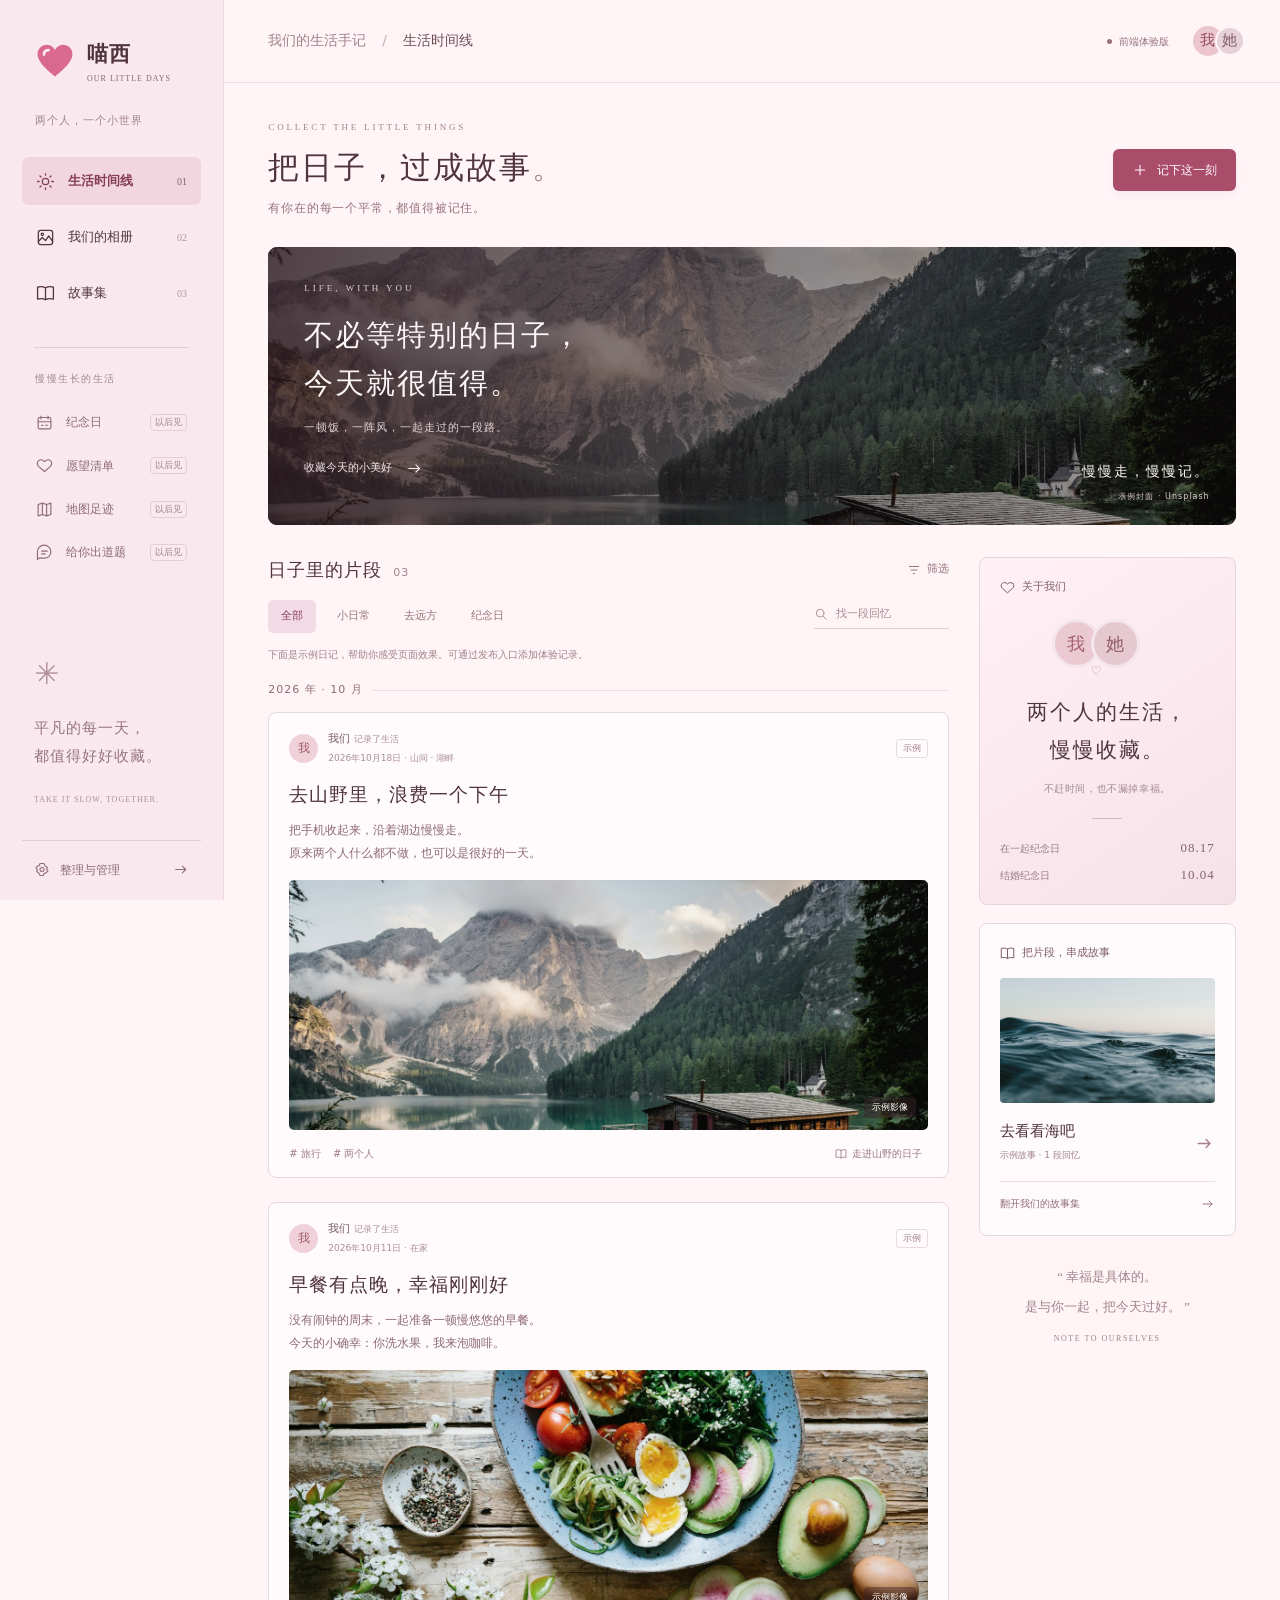
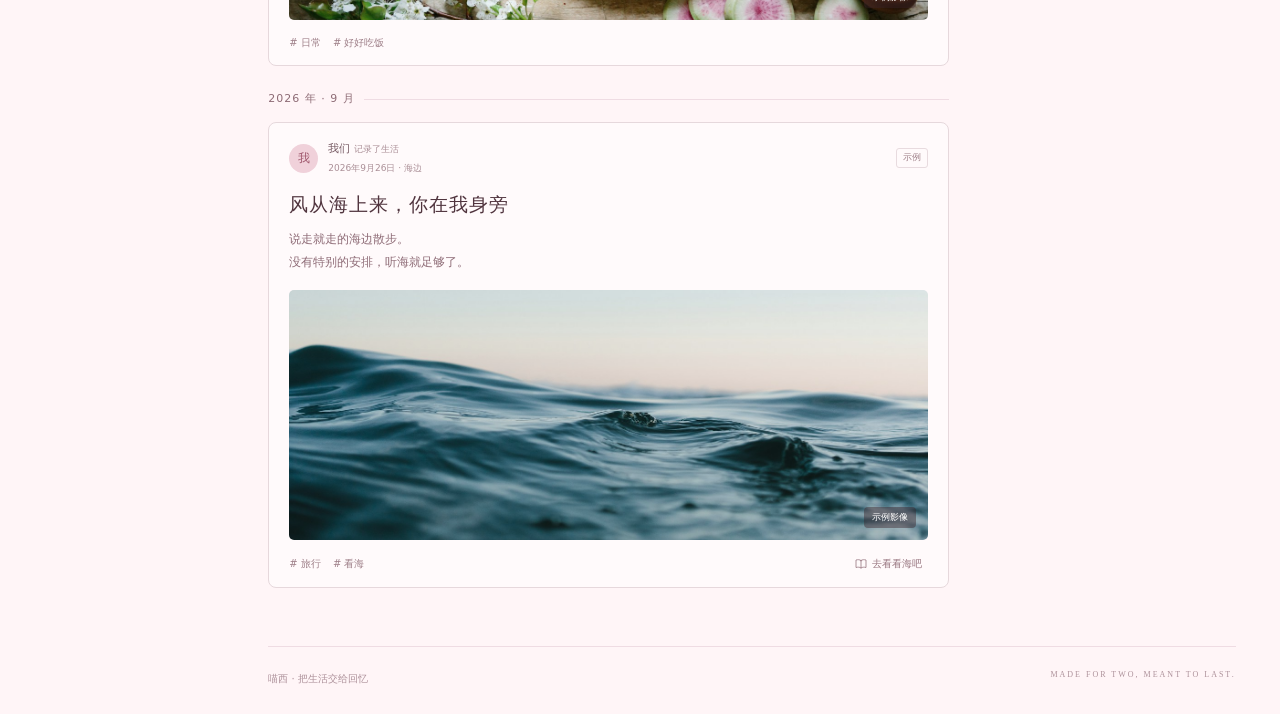
==== commit d7d85b16: "feat: expand journal media, quotes, maps and mobile experience" ====
--- a/couple-journal/index.html
+++ b/couple-journal/index.html
@@ -1,9 +1,9 @@
 <!doctype html>
 <html lang="zh-CN">
-<head><meta charset="utf-8"><meta name="viewport" content="width=device-width,initial-scale=1"><meta name="theme-color" content="#fff5f7"><title>最爱老婆 · 我们的生活手记</title><link rel="stylesheet" href="styles.css"></head>
+<head><meta charset="utf-8"><meta name="viewport" content="width=device-width,initial-scale=1"><meta name="theme-color" content="#fff5f7"><title>喵西 · 我们的生活手记</title><link rel="stylesheet" href="styles.css"></head>
 <body>
 <aside class="sidebar">
-  <a class="brand" href="#timeline"><span class="brand-mark">爱</span><span>最爱老婆<small>OUR LITTLE DAYS</small></span></a>
+  <a class="brand" href="#timeline"><svg class="brand-heart" viewBox="0 0 48 48" aria-hidden="true"><path d="M24 41C20 37 5 27 5 16a10 10 0 0 1 19-4A10 10 0 0 1 43 16c0 11-15 21-19 25Z" fill="#d9698f"/><path d="M12 17c0-3 2-5 5-5" fill="none" stroke="#ffe8ef" stroke-width="3" stroke-linecap="round"/></svg><span>喵西<small>OUR LITTLE DAYS</small></span></a>
   <div class="home-label">两个人，一个小世界</div>
   <nav aria-label="主导航">
     <button data-view="timeline"><i data-icon="sun"></i>生活时间线<span>01</span></button>
@@ -19,7 +19,7 @@
   <button class="manage-link" data-view="manage"><i data-icon="settings"></i>整理与管理<i data-icon="arrow"></i></button>
 </aside>
 <div class="app-shell">
-  <header class="topbar"><div class="breadcrumb">我们的生活手记<span>/</span><b id="crumb">生活时间线</b></div><a href="#timeline" class="mobile-brand">最爱老婆</a><div class="top-actions"><span class="preview-label"><span></span>前端体验版</span><button class="avatar" aria-label="查看当前体验说明" id="profile">我<span>她</span></button></div></header>
+  <header class="topbar"><div class="breadcrumb">我们的生活手记<span>/</span><b id="crumb">生活时间线</b></div><a href="#timeline" class="mobile-brand"><svg class="brand-heart" viewBox="0 0 48 48" aria-hidden="true"><path d="M24 41C20 37 5 27 5 16a10 10 0 0 1 19-4A10 10 0 0 1 43 16c0 11-15 21-19 25Z" fill="#d9698f"/><path d="M12 17c0-3 2-5 5-5" fill="none" stroke="#ffe8ef" stroke-width="3" stroke-linecap="round"/></svg><span>喵西</span></a><div class="top-actions"><span class="preview-label"><span></span>前端体验版</span><button class="avatar" aria-label="查看当前体验说明" id="profile">我<span>她</span></button></div></header>
   <main id="main">
     <section class="intro"><div><div class="eyebrow">COLLECT THE LITTLE THINGS</div><h1 id="pageTitle">把日子，过成故事<span>。</span></h1><p id="pageSubtitle">有你在的每一个平常，都值得被记住。</p></div><button class="button primary" id="compose"><i data-icon="plus"></i>记下这一刻</button></section>
     <section id="timelineView" class="view">
@@ -35,7 +35,7 @@
     <section id="albumView" class="view" hidden><div class="section-heading"><h2>每一帧，都有回声</h2><span class="muted">照片与视频 · 按发生日期排列</span></div><div class="album-grid" id="albumGrid"></div></section>
     <section id="storiesView" class="view" hidden><div class="section-heading"><h2>一起走过的章节</h2><button class="button secondary" id="newStory"><i data-icon="plus"></i>新建故事</button></div><div class="stories-grid" id="storiesGrid"></div></section>
     <section id="manageView" class="view" hidden><div class="manage-tabs"><button class="chip active" data-manage="drafts">草稿箱</button><button class="chip" data-manage="trash">回收站</button><button class="chip" data-manage="backup">备份与恢复</button></div><div id="manageContent"></div></section>
-    <footer class="footer"><span>最爱老婆 · 把生活交给回忆</span><span>MADE FOR TWO, MEANT TO LAST.</span></footer>
+    <footer class="footer"><span>喵西 · 把生活交给回忆</span><span>MADE FOR TWO, MEANT TO LAST.</span></footer>
   </main>
 </div>
 <nav class="mobile-nav" aria-label="手机导航"><button data-view="timeline"><i data-icon="sun"></i>时间线</button><button data-view="album"><i data-icon="image"></i>相册</button><button id="mobileCompose" aria-label="发布记录" class="mobile-add"><i data-icon="plus"></i></button><button data-view="stories"><i data-icon="book"></i>故事</button><button data-view="manage"><i data-icon="settings"></i>管理</button></nav>
--- a/couple-journal/styles.css
+++ b/couple-journal/styles.css
@@ -5,5 +5,11 @@
 @media(max-width:650px){.sidebar{display:none}.app-shell{margin-left:0}.topbar{height:63px;padding:0 21px}.breadcrumb{display:none}.mobile-brand{display:block;font:24px var(--serif);letter-spacing:4px}.top-actions{gap:20px}.preview-label{font-size:9px}main{padding:26px 20px 80px}.intro{display:block;position:relative;margin-bottom:24px}.intro h1{font-size:27px;margin-top:9px}.intro p{font-size:11px;letter-spacing:.2px}.eyebrow{font-size:8px;letter-spacing:1.7px}.intro>.button{display:none}.hero{height:260px;border-radius:7px}.hero-content{left:23px;top:27px}.hero h2{font-size:25px;letter-spacing:1px;margin-top:16px}.hero-content p{font-size:10px;letter-spacing:.2px}.hero-content button{margin-top:25px}.content-layout{margin-top:28px}.section-heading h2{font-size:18px}.section-heading{margin-bottom:17px}.feed-controls{flex-wrap:wrap;gap:12px}.chips{gap:6px}.chip{font-size:11px;padding:6px 11px}.search{max-width:138px;flex:none;margin-left:auto}.search input{min-width:0;width:106px}.demo-note{font-size:9px;line-height:1.8}.entry-head{padding:16px 16px 0}.entry-content{padding:13px 16px 0}.entry h3{font-size:18px}.entry p{font-size:12px}.entry-media{height:230px}.entry-bottom{margin:0 16px}.entry-story{font-size:9px}.footer{margin-top:25px;gap:10px}.footer>span:last-child{font-size:6px;letter-spacing:.7px}.mobile-nav{position:fixed;bottom:0;left:0;right:0;background:#fdf4f7f5;border-top:1px solid var(--line);display:flex;justify-content:space-around;align-items:center;z-index:40;padding:9px 8px max(9px,env(safe-area-inset-bottom));backdrop-filter:blur(15px)}.mobile-nav button{display:flex;align-items:center;flex-direction:column;gap:4px;font-size:9px;color:#9b7a84;padding:1px 10px;min-width:50px}.mobile-nav button.active{color:#923f60}.mobile-nav .mobile-add{background:#aa4d6b;color:#fff8fb;width:44px;height:44px;min-width:44px;padding:0;border-radius:50%;justify-content:center;box-shadow:0 3px 12px #aa4d6b22}.album-grid{gap:11px}.album-item img,.album-placeholder{height:175px}.album-item b{font-size:13px}.album-item small{font-size:9px}.album-item{padding:6px 6px 10px}.stories-grid{grid-template-columns:1fr;gap:20px}.story-cover{height:210px}.story-card-content{padding:20px}.muted{font-size:9px}.editor-dialog,.detail-dialog,.story-dialog{padding:21px;max-height:92dvh}.field-grid{gap:13px}.dialog-heading h2{font-size:23px}.title-input{font-size:19px}.dialog-footer{flex-wrap:wrap;justify-content:flex-end}.dialog-footer>span{width:100%;margin-bottom:3px}.detail-dialog h2{font-size:24px}.detail-actions{flex-wrap:wrap}.toast{bottom:90px;padding:12px 16px}.manage-row{align-items:flex-start;flex-direction:column}.manage-card{padding:19px}.manage-tabs{gap:2px}.mobile-nav i .icon{width:19px;height:19px}}
 @media(prefers-reduced-motion:no-preference){.view{animation:appear .25s ease-out}@keyframes appear{from{opacity:.5;transform:translateY(6px)}to{opacity:1;transform:translateY(0)}}}
 
+/* Shared brand and top bar sizing for desktop and mobile. */
+.brand,a.mobile-brand{font-family:"SimHei","Heiti SC","PingFang SC","Microsoft YaHei",sans-serif;font-weight:700}
+.brand{gap:10px}.brand-heart{display:block;width:44px;height:44px;flex:0 0 44px}.mobile-brand .brand-heart{width:32px;height:32px;flex:0 0 32px}.mobile-brand>span{white-space:nowrap}
+.topbar .breadcrumb{font-size:14px}.topbar .text-button{font-size:14px}.topbar .avatar{font-size:15px}
+@media(max-width:650px){a.mobile-brand{display:flex;align-items:center;gap:7px;font-size:26px;letter-spacing:2px}.topbar .top-actions{gap:12px}.topbar .text-button{font-size:14px}}
+
 /* Four-character site name fits the compact sidebar. */
 .brand{font-size:21px;letter-spacing:1px}.brand small{letter-spacing:1px;white-space:nowrap}
